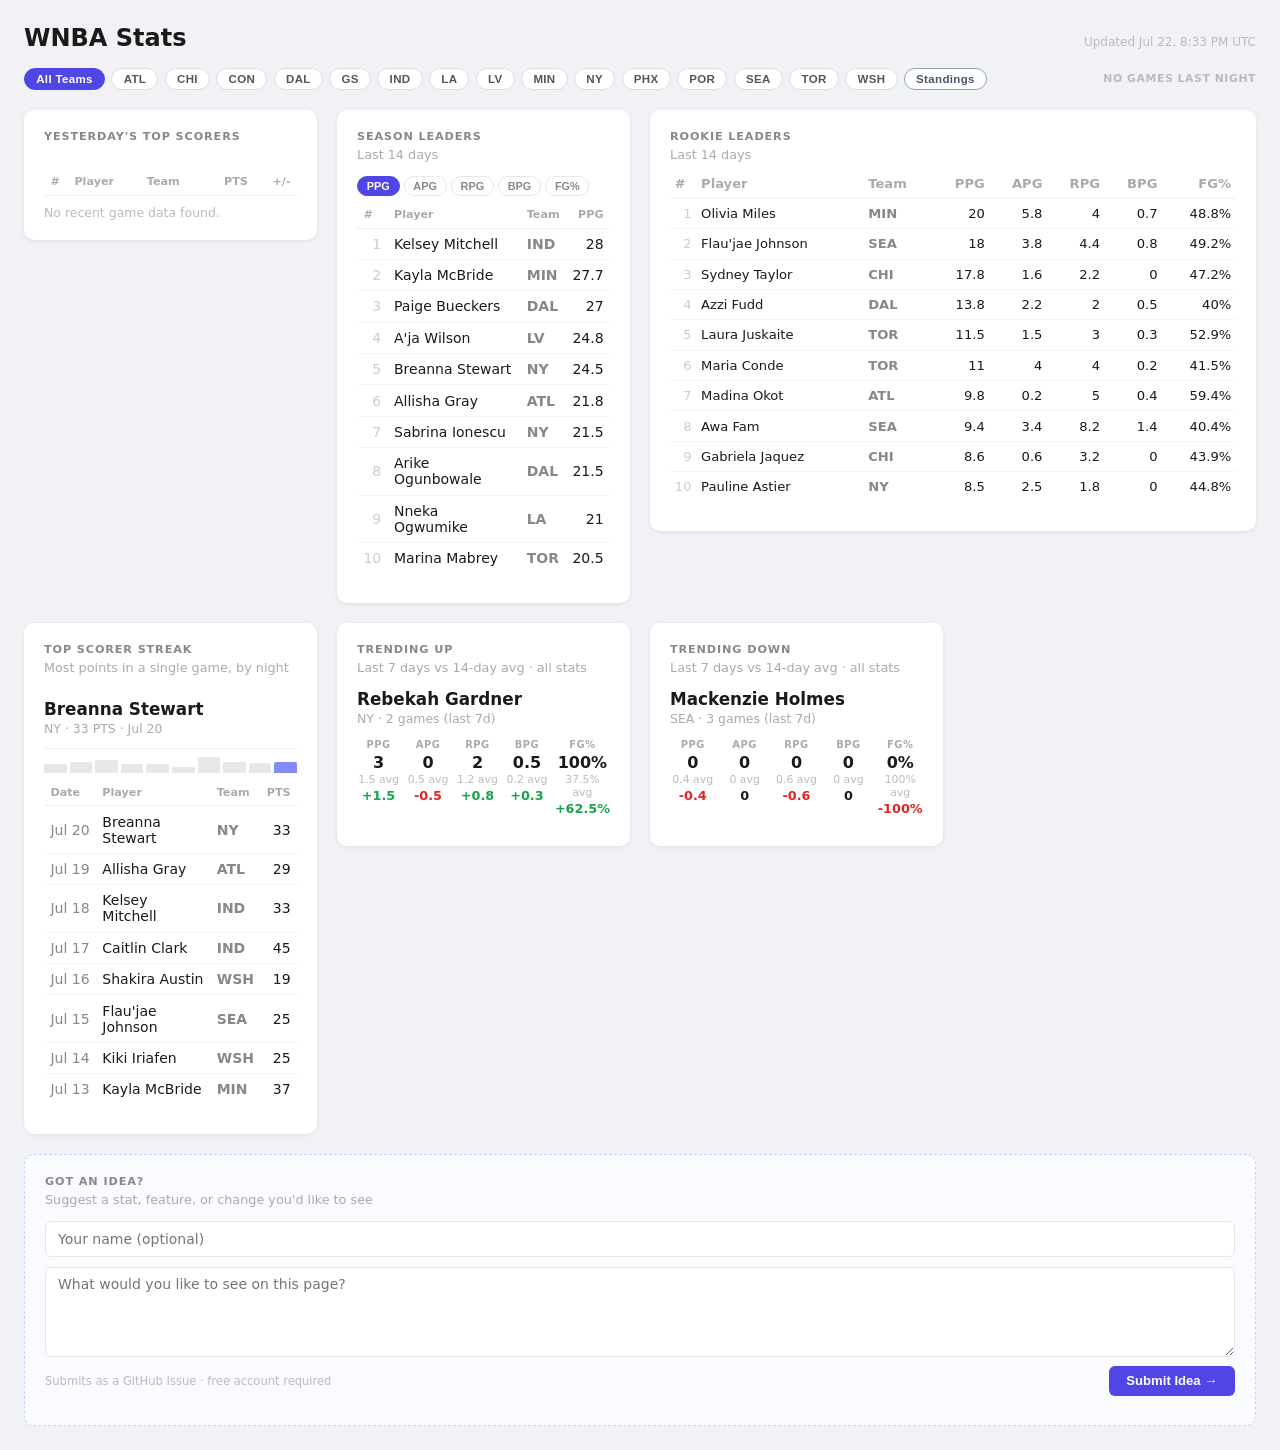
==== docs/index.html @ febfa679 "Add Standings pill with team records, PCT, GB, and win/loss streak badges Co-Authored-By: Claude Son" ====
<!DOCTYPE html>
<html lang="en">
<head>
  <meta charset="UTF-8">
  <meta name="viewport" content="width=device-width, initial-scale=1.0">
  <title>WNBA Stats</title>
  <link rel="stylesheet" href="style.css">
</head>
<body>

  <header class="page-header">
    <h1>WNBA Stats</h1>
    <div class="meta-updated" id="meta-updated"></div>
  </header>

  <div class="filter-scores-row">
    <div class="filter-bar" id="filter-bar"></div>
    <div class="scores-inline" id="scores-inline">
      <span class="scores-inline-status" id="game-scores-status"></span>
    </div>
  </div>

  <!-- Standings view (toggled in place of panels) -->
  <div id="standings-view" style="display:none"></div>

  <div class="panels" id="panels">

    <!-- Yesterday's top scorers -->
    <div class="panel">
      <div class="panel-title">Yesterday's Top Scorers</div>
      <div class="panel-subtitle" id="scorers-date"></div>
      <table class="stats-table">
        <thead>
          <tr>
            <th class="rank">#</th>
            <th>Player</th>
            <th>Team</th>
            <th class="num">PTS</th>
            <th class="num">+/-</th>
          </tr>
        </thead>
        <tbody id="scores-body"></tbody>
      </table>
      <div class="status" id="scores-status"></div>
    </div>

    <!-- Season leaders with stat toggle -->
    <div class="panel">
      <div class="panel-title">Season Leaders</div>
      <div class="panel-subtitle">Last 14 days</div>
      <div class="stat-toggle" id="ppg-toggle">
        <button class="toggle-btn active" data-stat="PPG">PPG</button>
        <button class="toggle-btn" data-stat="APG">APG</button>
        <button class="toggle-btn" data-stat="RPG">RPG</button>
        <button class="toggle-btn" data-stat="BPG">BPG</button>
        <button class="toggle-btn" data-stat="FG_PCT">FG%</button>
      </div>
      <table class="stats-table">
        <thead>
          <tr>
            <th class="rank">#</th>
            <th>Player</th>
            <th>Team</th>
            <th class="num" id="ppg-stat-header">PPG</th>
          </tr>
        </thead>
        <tbody id="ppg-body"></tbody>
      </table>
      <div class="status" id="ppg-status"></div>
    </div>

    <!-- Rookie leaders -->
    <div class="panel panel-wide">
      <div class="panel-title">Rookie Leaders</div>
      <div class="panel-subtitle">Last 14 days</div>
      <div style="overflow-x:auto">
        <table class="stats-table stats-table-compact">
          <thead>
            <tr>
              <th class="rank">#</th>
              <th>Player</th>
              <th>Team</th>
              <th class="num">PPG</th>
              <th class="num">APG</th>
              <th class="num">RPG</th>
              <th class="num">BPG</th>
              <th class="num">FG%</th>
            </tr>
          </thead>
          <tbody id="rookie-body"></tbody>
        </table>
      </div>
      <div class="status" id="rookie-status"></div>
    </div>

    <!-- Top scorer streak -->
    <div class="panel">
      <div class="panel-title">Top Scorer Streak</div>
      <div class="panel-subtitle">Most points in a single game, by night</div>
      <div id="streak-content"></div>
      <div class="status" id="streak-status"></div>
    </div>

    <!-- Trending up -->
    <div class="panel">
      <div class="panel-title">Trending Up</div>
      <div class="panel-subtitle">Last 7 days vs 14-day avg · all stats</div>
      <div id="trend-up-content"></div>
      <div class="status" id="trend-up-status"></div>
    </div>

    <!-- Trending down -->
    <div class="panel">
      <div class="panel-title">Trending Down</div>
      <div class="panel-subtitle">Last 7 days vs 14-day avg · all stats</div>
      <div id="trend-down-content"></div>
      <div class="status" id="trend-down-status"></div>
    </div>

  </div>

  <!-- Suggestion section -->
  <div class="suggestion-section">
    <div class="suggestion-panel">
      <div class="suggestion-header">
        <div>
          <div class="panel-title">Got an Idea?</div>
          <div class="panel-subtitle" style="margin-bottom:0">Suggest a stat, feature, or change you'd like to see</div>
        </div>
      </div>
      <form id="suggestion-form">
        <input class="suggestion-input" type="text" id="suggestion-name" placeholder="Your name (optional)" maxlength="100" autocomplete="off">
        <textarea class="suggestion-textarea" id="suggestion-text" placeholder="What would you like to see on this page?" maxlength="1000" required></textarea>
        <div class="suggestion-footer">
          <span class="suggestion-note">Submits as a GitHub Issue · free account required</span>
          <button class="suggestion-btn" type="submit">Submit Idea →</button>
        </div>
      </form>
      <div class="status" id="suggestion-status"></div>
    </div>
  </div>

  <!-- Player spotlight modal -->
  <div class="modal-overlay" id="modal-overlay">
    <div class="modal" id="modal">
      <button class="modal-close" id="modal-close" aria-label="Close">✕</button>
      <div id="modal-content"></div>
    </div>
  </div>

  <script>
    // ── State ────────────────────────────────────────────────────────────────
    let ppgData          = [];
    let rookieData       = [];
    let scorersCache     = { records: [], dateStr: '' };
    let playerGamesCache = null;
    let standingsCache   = null;
    let activeTeam       = '';
    let isStandingsView  = false;
    let currentPPGStat   = 'PPG';
    const knownTeams     = new Set();

    // ── Utilities ────────────────────────────────────────────────────────────
    function esc(s) {
      return String(s).replace(/[&<>"'`]/g, c =>
        ({'&':'&amp;','<':'&lt;','>':'&gt;','"':'&quot;',"'":'&#39;','`':'&#96;'}[c]));
    }

    function fmtDate(iso) {
      const months = ['Jan','Feb','Mar','Apr','May','Jun','Jul','Aug','Sep','Oct','Nov','Dec'];
      const [, m, d] = iso.split('-');
      return `${months[+m - 1]} ${+d}`;
    }

    function fmtTime(iso) {
      const d = new Date(iso);
      return d.toLocaleString('en-US', {month:'short', day:'numeric', hour:'numeric', minute:'2-digit', timeZoneName:'short'});
    }

    function photoThumb(id) {
      if (!id) return '';
      return `<img class="player-thumb" src="https://a.espncdn.com/i/headshots/wnba/players/full/${esc(id)}.png" onerror="this.style.display='none'" alt="" loading="lazy">`;
    }

    function playerCell(id, name) {
      return `<div class="player-cell">${photoThumb(id)}<span class="player-link" data-id="${esc(id||'')}" data-name="${esc(name||'')}">${esc(name||'')}</span></div>`;
    }

    // ── Team filter ──────────────────────────────────────────────────────────
    function registerTeams(records) {
      let added = false;
      records.forEach(r => {
        if (r.TEAM_ABBREVIATION && !knownTeams.has(r.TEAM_ABBREVIATION)) {
          knownTeams.add(r.TEAM_ABBREVIATION);
          added = true;
        }
      });
      if (added) rebuildFilterBar();
    }

    function rebuildFilterBar() {
      const bar    = document.getElementById('filter-bar');
      const sorted = [...knownTeams].sort();
      bar.innerHTML =
        `<button class="filter-pill${!activeTeam && !isStandingsView ? ' active' : ''}" data-team="">All Teams</button>` +
        sorted.map(t =>
          `<button class="filter-pill${!isStandingsView && t === activeTeam ? ' active' : ''}" data-team="${esc(t)}">${esc(t)}</button>`
        ).join('') +
        `<button class="filter-pill filter-pill-standings${isStandingsView ? ' active' : ''}" data-action="standings">Standings</button>`;
    }

    document.getElementById('filter-bar').addEventListener('click', e => {
      const pill = e.target.closest('.filter-pill');
      if (!pill) return;
      if (pill.dataset.action === 'standings') {
        isStandingsView = true;
        activeTeam      = '';
        rebuildFilterBar();
        showStandingsView();
      } else {
        isStandingsView = false;
        activeTeam      = pill.dataset.team;
        rebuildFilterBar();
        showPanelsView();
        applyFilter();
      }
    });

    function applyFilter() {
      // Re-render table panels with the current team filter applied
      if (scorersCache.records.length) renderScorers(scorersCache.records, scorersCache.dateStr);
      if (ppgData.length)              renderPPG(ppgData, currentPPGStat);
      if (rookieData.length)           renderRookie(rookieData);
      // Single-player panels: show/hide by team tag
      [
        ['trend-up-content',   'trend-up-status'],
        ['trend-down-content', 'trend-down-status'],
        ['streak-content',     'streak-status'],
      ].forEach(([cid, sid]) => {
        const el  = document.getElementById(cid);
        const sta = document.getElementById(sid);
        if (!el) return;
        const team = el.dataset.team || '';
        if (activeTeam && team && team !== activeTeam) {
          el.style.display = 'none';
          sta.textContent  = `No ${activeTeam} player in this slot.`;
        } else {
          el.style.display = '';
          sta.textContent  = '';
        }
      });
    }

    // ── Game scores (compact chips in header bar) ─────────────────────────────
    function renderGameScores(data) {
      const el    = document.getElementById('scores-inline');
      const games = data.games || [];
      if (!games.length) {
        el.innerHTML = '<span class="scores-inline-label">No games last night</span>';
        return;
      }
      el.innerHTML =
        '<span class="scores-inline-label">Last night:</span>' +
        games.map(g => {
          const awayWon = g.away_score > g.home_score;
          const homeWon = g.home_score > g.away_score;
          return `<span class="score-chip">` +
            `<span class="${awayWon ? 'chip-winner' : 'chip-loser'}">${esc(g.away)}</span>` +
            `<span class="chip-score">${g.away_score}–${g.home_score}</span>` +
            `<span class="${homeWon ? 'chip-winner' : 'chip-loser'}">${esc(g.home)}</span>` +
            `</span>`;
        }).join('<span class="chip-sep">·</span>');
    }

    async function loadGameScores() {
      try {
        const res = await fetch('data/game_scores.json');
        if (!res.ok) throw new Error();
        renderGameScores(await res.json());
      } catch (_) {
        document.getElementById('scores-inline').innerHTML =
          '<span class="scores-inline-label">Scores not yet available</span>';
      }
    }

    // ── Yesterday's top scorers ──────────────────────────────────────────────
    function renderScorers(records, dateStr) {
      scorersCache = { records, dateStr };
      document.getElementById('scorers-date').textContent = `Games from ${dateStr}`;
      registerTeams(records);
      const toShow = activeTeam
        ? records.filter(r => r.TEAM_ABBREVIATION === activeTeam)
        : records.slice(0, 10);
      document.getElementById('scores-body').innerHTML = toShow.map((r, i) => {
        const pm     = r.PLUS_MINUS;
        const pmText = pm === null || pm === undefined ? '' : (pm > 0 ? `+${pm}` : String(pm));
        return `<tr>
          <td class="rank num">${i + 1}</td>
          <td>${playerCell(r.id, r.PLAYER_NAME)}</td>
          <td class="team-badge">${esc(r.TEAM_ABBREVIATION||'')}</td>
          <td class="num">${r.PTS ?? ''}</td>
          <td class="num">${esc(pmText)}</td>
        </tr>`;
      }).join('');
    }

    async function loadScorers() {
      for (let offset = 0; offset <= 6; offset++) {
        const d = new Date();
        d.setDate(d.getDate() - 1 - offset);
        const yyyy = d.getFullYear();
        const mm   = String(d.getMonth() + 1).padStart(2, '0');
        const dd   = String(d.getDate()).padStart(2, '0');
        try {
          const res = await fetch(`data/top_scorers_${yyyy}-${mm}-${dd}.json`);
          if (!res.ok) continue;
          renderScorers(await res.json(), `${yyyy}-${mm}-${dd}`);
          return;
        } catch (_) { continue; }
      }
      document.getElementById('scores-status').textContent = 'No recent game data found.';
    }

    // ── Season leaders with stat toggle ──────────────────────────────────────
    function renderPPG(records, stat) {
      stat = stat || currentPPGStat;
      registerTeams(records);
      const header = stat === 'FG_PCT' ? 'FG%' : stat;
      document.getElementById('ppg-stat-header').textContent = header;
      const sorted = [...records].sort((a, b) => (b[stat] ?? -1) - (a[stat] ?? -1));
      const toShow = activeTeam
        ? sorted.filter(r => r.TEAM_ABBREVIATION === activeTeam)
        : sorted.slice(0, 10);
      document.getElementById('ppg-body').innerHTML = toShow.map((r, i) => {
        const raw = r[stat];
        const val = stat === 'FG_PCT' ? (raw !== undefined ? raw + '%' : '') : (raw ?? '');
        return `<tr>
          <td class="rank num">${i + 1}</td>
          <td>${playerCell(r.id, r.PLAYER_NAME)}</td>
          <td class="team-badge">${esc(r.TEAM_ABBREVIATION||'')}</td>
          <td class="num">${esc(String(val))}</td>
        </tr>`;
      }).join('');
    }

    document.getElementById('ppg-toggle').addEventListener('click', e => {
      const btn = e.target.closest('.toggle-btn');
      if (!btn) return;
      currentPPGStat = btn.dataset.stat;
      document.querySelectorAll('#ppg-toggle .toggle-btn').forEach(b => b.classList.toggle('active', b === btn));
      if (ppgData.length) renderPPG(ppgData, currentPPGStat);
    });

    async function loadPPG() {
      try {
        const res = await fetch('data/season_ppg.json');
        if (!res.ok) throw new Error();
        ppgData = await res.json();
        if (!ppgData.length) throw new Error();
        renderPPG(ppgData, currentPPGStat);
      } catch (_) {
        document.getElementById('ppg-status').textContent = 'Stats not yet available.';
      }
    }

    // ── Rookie leaders ───────────────────────────────────────────────────────
    function renderRookie(records) {
      registerTeams(records);
      const toShow = activeTeam
        ? records.filter(r => r.TEAM_ABBREVIATION === activeTeam)
        : records.slice(0, 10);
      document.getElementById('rookie-body').innerHTML = toShow.map((r, i) => `<tr>
        <td class="rank num">${i + 1}</td>
        <td>${playerCell(r.id, r.PLAYER_NAME)}</td>
        <td class="team-badge">${esc(r.TEAM_ABBREVIATION||'')}</td>
        <td class="num">${r.PPG ?? ''}</td>
        <td class="num">${r.APG ?? ''}</td>
        <td class="num">${r.RPG ?? ''}</td>
        <td class="num">${r.BPG ?? ''}</td>
        <td class="num">${r.FG_PCT !== undefined ? r.FG_PCT + '%' : ''}</td>
      </tr>`).join('');
    }

    async function loadRookie() {
      try {
        const res = await fetch('data/rookie_ppg.json');
        if (!res.ok) throw new Error();
        rookieData = await res.json();
        if (!rookieData.length) throw new Error();
        renderRookie(rookieData);
      } catch (_) {
        document.getElementById('rookie-status').textContent = 'Stats not yet available.';
      }
    }

    // ── Top scorer streak ────────────────────────────────────────────────────
    function renderSparkline(history, champName) {
      if (!history || history.length < 2) return '';
      const maxPts = Math.max(...history.map(h => h.pts));
      const bars   = history.slice(0, 10).reverse().map(h => {
        const pct     = Math.max(8, Math.round((h.pts / maxPts) * 100));
        const isChamp = h.PLAYER_NAME === champName;
        return `<div class="spark-bar${isChamp ? ' spark-champ' : ''}" style="height:${pct}%" title="${esc(h.PLAYER_NAME)} · ${h.pts} pts · ${esc(fmtDate(h.date))}"></div>`;
      }).join('');
      return `<div class="sparkline">${bars}</div>`;
    }

    function renderStreak(data) {
      const cur     = data.current || {};
      const history = data.history || [];
      const el      = document.getElementById('streak-content');
      if (!cur.PLAYER_NAME) {
        document.getElementById('streak-status').textContent = 'No data yet.';
        return;
      }
      el.dataset.team = cur.TEAM_ABBREVIATION || '';
      const badge = cur.streak > 1
        ? `<div class="streak-badge">${cur.streak} nights in a row</div>`
        : '';
      const rows = history.slice(0, 8).map(h =>
        `<tr><td class="streak-date">${esc(fmtDate(h.date))}</td>
         <td>${esc(h.PLAYER_NAME)}</td>
         <td class="team-badge">${esc(h.TEAM_ABBREVIATION)}</td>
         <td class="num">${h.pts}</td></tr>`
      ).join('');
      el.innerHTML = `
        <div class="streak-champion">
          <div class="streak-name">${esc(cur.PLAYER_NAME)}</div>
          <div class="streak-meta">${esc(cur.TEAM_ABBREVIATION)} · ${cur.pts} PTS · ${esc(fmtDate(cur.date))}</div>
          ${badge}
        </div>
        ${renderSparkline(history, cur.PLAYER_NAME)}
        ${rows ? `<table class="stats-table" style="margin-top:0.3rem">
          <thead><tr><th>Date</th><th>Player</th><th>Team</th><th class="num">PTS</th></tr></thead>
          <tbody>${rows}</tbody>
        </table>` : ''}`;
      applyFilter();
    }

    async function loadStreak() {
      try {
        const res = await fetch('data/top_scorer_streak.json');
        if (!res.ok) throw new Error();
        renderStreak(await res.json());
      } catch (_) {
        document.getElementById('streak-status').textContent = 'Stats not yet available.';
      }
    }

    // ── Trending panels ──────────────────────────────────────────────────────
    const STAT_KEYS   = ['PPG', 'APG', 'RPG', 'BPG', 'FG_PCT'];
    const STAT_LABELS = ['PPG', 'APG', 'RPG', 'BPG', 'FG%'];

    function fmtStat(key, val) {
      return key === 'FG_PCT' ? `${val}%` : `${val}`;
    }

    function fmtDelta(key, val) {
      const sign = val > 0 ? '+' : '';
      const cls  = val > 0 ? 'delta-up' : val < 0 ? 'delta-down' : '';
      return `<div class="trend-stat-delta ${cls}">${esc(`${sign}${fmtStat(key, val)}`)}</div>`;
    }

    function renderTrend(data, contentId, statusId) {
      const el = document.getElementById(contentId);
      if (!data || !data.PLAYER_NAME) {
        document.getElementById(statusId).textContent = 'Not enough data yet.';
        return;
      }
      el.dataset.team = data.TEAM_ABBREVIATION || '';
      el.innerHTML = `
        <div class="trend-player-header">
          <img class="trend-photo" src="https://a.espncdn.com/i/headshots/wnba/players/full/${esc(data.id||'')}.png" onerror="this.style.display='none'" alt="" loading="lazy">
          <div>
            <div class="trend-name"><span class="player-link" data-id="${esc(data.id||'')}" data-name="${esc(data.PLAYER_NAME)}">${esc(data.PLAYER_NAME)}</span></div>
            <div class="trend-meta">${esc(data.TEAM_ABBREVIATION)} · ${data.recent_games} games (last 7d)</div>
          </div>
        </div>
        <div class="trend-stats">
          ${STAT_KEYS.map((k, i) => `
            <div class="trend-stat">
              <div class="trend-stat-label">${STAT_LABELS[i]}</div>
              <div class="trend-stat-value">${esc(fmtStat(k, data.recent[k]))}</div>
              <div class="trend-stat-avg">${esc(fmtStat(k, data.avg[k]))} avg</div>
              ${fmtDelta(k, data.delta[k])}
            </div>`).join('')}
        </div>`;
      applyFilter();
    }

    async function loadTrend(file, contentId, statusId) {
      try {
        const res = await fetch(`data/${file}`);
        if (!res.ok) throw new Error();
        renderTrend(await res.json(), contentId, statusId);
      } catch (_) {
        document.getElementById(statusId).textContent = 'Stats not yet available.';
      }
    }

    // ── Player spotlight modal ────────────────────────────────────────────────
    async function getPlayerGames() {
      if (playerGamesCache) return playerGamesCache;
      try {
        const res = await fetch('data/player_games.json');
        playerGamesCache = res.ok ? await res.json() : {};
      } catch (_) { playerGamesCache = {}; }
      return playerGamesCache;
    }

    async function openModal(id, name) {
      const overlay = document.getElementById('modal-overlay');
      overlay.classList.add('visible');
      document.body.style.overflow = 'hidden';
      document.getElementById('modal-content').innerHTML = '<div class="modal-loading">Loading…</div>';

      const games      = await getPlayerGames();
      const gameLog    = (games[id] || games[name] || []).slice(0, 14);
      const allPlayers = [...ppgData];

      const meta = allPlayers.find(p => p.id === id) || {};
      const team = meta.TEAM_ABBREVIATION || '';

      const photoHtml = id
        ? `<img class="modal-photo" src="https://a.espncdn.com/i/headshots/wnba/players/full/${esc(id)}.png" onerror="this.style.display='none'" alt="" loading="lazy">`
        : '';

      const logRows = gameLog.map(g => {
        const fg = g.fga > 0 ? `${g.fgm}/${g.fga}` : '—';
        return `<tr>
          <td class="streak-date">${esc(fmtDate(g.date))}</td>
          <td class="team-badge">${esc(g.opp||'')}</td>
          <td class="num">${g.pts}</td>
          <td class="num">${g.ast}</td>
          <td class="num">${g.reb}</td>
          <td class="num">${g.blk}</td>
          <td class="num">${esc(fg)}</td>
        </tr>`;
      }).join('');

      document.getElementById('modal-content').innerHTML = `
        <div class="modal-header">
          ${photoHtml}
          <div class="modal-header-text">
            <div class="modal-player-name">${esc(name)}</div>
            ${team ? `<div class="modal-player-team">${esc(team)}</div>` : ''}
          </div>
        </div>
        ${gameLog.length ? `
        <div class="modal-section-title">Last 14 Days</div>
        <div style="overflow-x:auto">
          <table class="stats-table">
            <thead><tr>
              <th>Date</th><th>Opp</th>
              <th class="num">PTS</th><th class="num">AST</th>
              <th class="num">REB</th><th class="num">BLK</th><th class="num">FG</th>
            </tr></thead>
            <tbody>${logRows}</tbody>
          </table>
        </div>` : '<p class="modal-no-games">No game log available for this player in the last 14 days.</p>'}`;
    }

    function closeModal() {
      document.getElementById('modal-overlay').classList.remove('visible');
      document.body.style.overflow = '';
    }

    document.getElementById('modal-overlay').addEventListener('click', e => {
      if (e.target === e.currentTarget) closeModal();
    });
    document.getElementById('modal-close').addEventListener('click', closeModal);
    document.addEventListener('keydown', e => { if (e.key === 'Escape') closeModal(); });

    document.addEventListener('click', async e => {
      const link = e.target.closest('.player-link');
      if (!link) return;
      await openModal(link.dataset.id, link.dataset.name);
    });

    // ── Suggestion form ───────────────────────────────────────────────────────
    document.getElementById('suggestion-form').addEventListener('submit', e => {
      e.preventDefault();
      const name = document.getElementById('suggestion-name').value.trim();
      const text = document.getElementById('suggestion-text').value.trim();
      if (!text) return;
      const title = encodeURIComponent('💡 Feature Suggestion');
      const body  = encodeURIComponent((name ? `**From:** ${name}\n\n` : '') + text);
      window.open(`https://github.com/sseidl88/nba-visual/issues/new?title=${title}&body=${body}`, '_blank');
      e.target.reset();
      const st = document.getElementById('suggestion-status');
      st.textContent = 'Redirecting to GitHub to submit your idea…';
      setTimeout(() => { st.textContent = ''; }, 4000);
    });

    // ── Last updated timestamp ────────────────────────────────────────────────
    async function loadMeta() {
      try {
        const res = await fetch('data/meta.json');
        if (!res.ok) return;
        const { updated } = await res.json();
        document.getElementById('meta-updated').textContent = `Updated ${fmtTime(updated)}`;
      } catch (_) {}
    }

    // ── Standings ─────────────────────────────────────────────────────────────
    function showStandingsView() {
      document.getElementById('panels').style.display = 'none';
      document.getElementById('standings-view').style.display = '';
      loadStandings();
    }

    function showPanelsView() {
      document.getElementById('panels').style.display = '';
      document.getElementById('standings-view').style.display = 'none';
    }

    function fmtStreak(s) {
      if (!s) return '';
      const m = s.match(/^([WL])(\d+)$/);
      if (!m) return `<span class="strk-pill">${esc(s)}</span>`;
      const cls = m[1] === 'W' ? 'strk-win' : 'strk-loss';
      return `<span class="strk-pill ${cls}">${m[1] === 'W' ? 'W' : 'L'}${m[2]}</span>`;
    }

    function renderStandings(data) {
      const sv = document.getElementById('standings-view');
      if (!data || !data.length) {
        sv.innerHTML = '<div class="panel"><p class="status">Standings not yet available.</p></div>';
        return;
      }
      const confs = {};
      data.forEach(t => {
        if (!confs[t.conference]) confs[t.conference] = [];
        confs[t.conference].push(t);
      });
      sv.innerHTML = Object.entries(confs).map(([conf, teams]) => `
        <div class="panel" style="margin-bottom:1.25rem">
          <div class="panel-title standings-conf-label">${esc(conf)}</div>
          <table class="stats-table">
            <thead>
              <tr>
                <th>Team</th>
                <th class="num">W</th>
                <th class="num">L</th>
                <th class="num">PCT</th>
                <th class="num">GB</th>
                <th>Streak</th>
              </tr>
            </thead>
            <tbody>
              ${teams.map((t, i) => `<tr class="standings-team-row" data-team="${esc(t.team)}" title="View ${esc(t.team)} stats">
                <td>
                  <div class="standings-team-name">
                    <span class="rank">${i + 1}</span>
                    ${esc(t.name)}&ensp;<span class="team-badge">${esc(t.team)}</span>
                  </div>
                </td>
                <td class="num">${t.wins}</td>
                <td class="num">${t.losses}</td>
                <td class="num">${String(t.pct.toFixed(3)).replace(/^0/, '')}</td>
                <td class="num">${esc(t.gb)}</td>
                <td>${fmtStreak(t.streak)}</td>
              </tr>`).join('')}
            </tbody>
          </table>
        </div>`).join('');

      sv.querySelectorAll('.standings-team-row').forEach(row => {
        row.addEventListener('click', () => {
          isStandingsView = false;
          activeTeam      = row.dataset.team;
          rebuildFilterBar();
          showPanelsView();
          applyFilter();
        });
      });
    }

    async function loadStandings() {
      if (standingsCache) { renderStandings(standingsCache); return; }
      try {
        const res = await fetch('data/standings.json');
        if (!res.ok) throw new Error();
        standingsCache = await res.json();
        renderStandings(standingsCache);
      } catch (_) {
        document.getElementById('standings-view').innerHTML =
          '<div class="panel"><p class="status">Standings not yet available.</p></div>';
      }
    }

    // ── Bootstrap ────────────────────────────────────────────────────────────
    loadMeta();
    loadGameScores();
    loadScorers();
    loadPPG();
    loadRookie();
    loadStreak();
    loadTrend('trending_up.json',   'trend-up-content',   'trend-up-status');
    loadTrend('trending_down.json', 'trend-down-content', 'trend-down-status');
  </script>
</body>
</html>
---- docs/style.css ----
*, *::before, *::after { box-sizing: border-box; margin: 0; padding: 0; }

body {
  font-family: system-ui, -apple-system, sans-serif;
  background: #f0f2f5;
  color: #1a1a1a;
  padding: 1.5rem;
}

/* ── Page header ── */
.page-header {
  display: flex;
  align-items: baseline;
  justify-content: space-between;
  flex-wrap: wrap;
  gap: 0.5rem;
  margin-bottom: 1rem;
}

h1 {
  font-size: 1.5rem;
  color: #1a1a1a;
}

.meta-updated {
  font-size: 0.75rem;
  color: #bbb;
}

/* ── Filter + scores row ── */
.filter-scores-row {
  display: flex;
  align-items: flex-start;
  gap: 1.25rem;
  margin-bottom: 1.25rem;
  flex-wrap: wrap;
}

.filter-bar {
  display: flex;
  flex-wrap: wrap;
  gap: 0.4rem;
  flex: 1;
  min-width: 0;
}

.scores-inline {
  display: flex;
  align-items: center;
  flex-wrap: wrap;
  gap: 0.3rem 0.5rem;
  padding-top: 0.28rem;
  flex-shrink: 0;
}

.scores-inline-label {
  font-size: 0.68rem;
  font-weight: 600;
  text-transform: uppercase;
  letter-spacing: 0.05em;
  color: #bbb;
  white-space: nowrap;
}

.scores-inline-status {
  font-size: 0.72rem;
  color: #ccc;
}

.score-chip {
  display: inline-flex;
  align-items: center;
  gap: 0.25rem;
  font-size: 0.78rem;
  white-space: nowrap;
}

.chip-winner {
  font-weight: 700;
  color: #1a1a1a;
}

.chip-loser {
  color: #bbb;
  font-weight: 400;
}

.chip-score {
  color: #555;
  font-variant-numeric: tabular-nums;
}

.chip-sep {
  color: #ddd;
  padding: 0 0.1rem;
  font-size: 0.7rem;
}

.filter-pill {
  padding: 0.25rem 0.7rem;
  border-radius: 99px;
  border: 1px solid #ddd;
  background: #fff;
  color: #555;
  font-size: 0.72rem;
  font-weight: 600;
  cursor: pointer;
  letter-spacing: 0.03em;
  transition: background 0.12s, color 0.12s, border-color 0.12s;
}

.filter-pill:hover {
  border-color: #a5b4fc;
  color: #4338ca;
}

.filter-pill.active {
  background: #4f46e5;
  border-color: #4f46e5;
  color: #fff;
}

/* ── Panel grid ── */
.panels {
  display: grid;
  grid-template-columns: repeat(auto-fit, minmax(280px, 1fr));
  gap: 1.25rem;
  align-items: start;
}

.panel {
  background: #fff;
  border-radius: 10px;
  padding: 1.25rem;
  box-shadow: 0 1px 4px rgba(0, 0, 0, 0.08);
}

.panel-title {
  font-size: 0.7rem;
  font-weight: 700;
  letter-spacing: 0.08em;
  text-transform: uppercase;
  color: #888;
  margin-bottom: 0.25rem;
}

.panel-subtitle {
  font-size: 0.8rem;
  color: #aaa;
  margin-bottom: 0.9rem;
  min-height: 1.1em;
}

/* ── Wide panel (rookie leaders) ── */
@media (min-width: 620px) {
  .panel-wide {
    grid-column: span 2;
  }
}

/* ── Stats table ── */
.stats-table {
  width: 100%;
  border-collapse: collapse;
}

.stats-table th {
  text-align: left;
  font-size: 0.7rem;
  font-weight: 600;
  color: #aaa;
  padding: 0 0.4rem 0.4rem;
  border-bottom: 1px solid #eee;
}

.stats-table td {
  padding: 0.45rem 0.4rem;
  font-size: 0.875rem;
  border-bottom: 1px solid #f4f4f4;
}

.stats-table tr:last-child td { border-bottom: none; }

.stats-table-compact th,
.stats-table-compact td { padding-left: 0.3rem; padding-right: 0.3rem; font-size: 0.82rem; }
.stats-table td.num { text-align: right; font-variant-numeric: tabular-nums; }
.stats-table th.num { text-align: right; }

.rank {
  color: #ccc;
  font-size: 0.75rem;
  width: 1.5rem;
}

.team-badge {
  font-size: 0.7rem;
  color: #888;
  font-weight: 600;
}

.status {
  font-size: 0.78rem;
  color: #bbb;
  margin-top: 0.6rem;
}

/* ── Player cell (photo + clickable name) ── */
.player-cell {
  display: flex;
  align-items: center;
  gap: 0.45rem;
}

.player-thumb {
  width: 26px;
  height: 26px;
  border-radius: 50%;
  object-fit: cover;
  flex-shrink: 0;
  background: #f3f4f6;
}

.player-link {
  cursor: pointer;
  color: #1a1a1a;
}

.player-link:hover {
  color: #4f46e5;
  text-decoration: underline;
}


/* ── Stat toggle (season leaders) ── */
.stat-toggle {
  display: flex;
  gap: 0.25rem;
  margin-bottom: 0.75rem;
  flex-wrap: wrap;
}

.toggle-btn {
  padding: 0.18rem 0.55rem;
  border-radius: 99px;
  border: 1px solid #e5e7eb;
  background: transparent;
  color: #888;
  font-size: 0.68rem;
  font-weight: 600;
  cursor: pointer;
  transition: background 0.1s, color 0.1s, border-color 0.1s;
}

.toggle-btn:hover { border-color: #a5b4fc; color: #4338ca; }
.toggle-btn.active { background: #4f46e5; border-color: #4f46e5; color: #fff; }

/* ── Top scorer streak ── */
.streak-champion {
  padding: 0.6rem 0 0.75rem;
  border-bottom: 1px solid #eee;
}

.streak-name {
  font-size: 1.05rem;
  font-weight: 700;
}

.streak-meta {
  font-size: 0.78rem;
  color: #aaa;
  margin-top: 0.15rem;
}

.streak-badge {
  display: inline-block;
  margin-top: 0.4rem;
  background: #fef3c7;
  color: #92400e;
  font-size: 0.7rem;
  font-weight: 700;
  padding: 0.18rem 0.5rem;
  border-radius: 99px;
  letter-spacing: 0.04em;
}

.streak-date {
  font-size: 0.78rem;
  color: #888;
  white-space: nowrap;
}

/* ── Sparkline ── */
.sparkline {
  display: flex;
  align-items: flex-end;
  gap: 3px;
  height: 32px;
  padding: 0.5rem 0 0.5rem;
}

.spark-bar {
  flex: 1;
  background: #e5e7eb;
  border-radius: 2px 2px 0 0;
  min-height: 4px;
  transition: background 0.15s;
}

.spark-bar.spark-champ {
  background: #818cf8;
}

/* ── Trending panels ── */
.trend-player-header {
  display: flex;
  align-items: center;
  gap: 0.65rem;
  margin-bottom: 0.85rem;
}

.trend-photo {
  width: 44px;
  height: 44px;
  border-radius: 50%;
  object-fit: cover;
  flex-shrink: 0;
  background: #f3f4f6;
}

.trend-name {
  font-size: 1.05rem;
  font-weight: 700;
}

.trend-meta {
  font-size: 0.78rem;
  color: #aaa;
  margin-top: 0.1rem;
}

.trend-stats {
  display: grid;
  grid-template-columns: repeat(5, 1fr);
  gap: 0.2rem 0.4rem;
}

.trend-stat { text-align: center; }

.trend-stat-label {
  font-size: 0.62rem;
  font-weight: 700;
  letter-spacing: 0.05em;
  text-transform: uppercase;
  color: #aaa;
  margin-bottom: 0.15rem;
}

.trend-stat-value {
  font-size: 1rem;
  font-weight: 700;
}

.trend-stat-avg {
  font-size: 0.68rem;
  color: #bbb;
  margin: 0.1rem 0;
}

.trend-stat-delta {
  font-size: 0.8rem;
  font-weight: 700;
}

.delta-up   { color: #16a34a; }
.delta-down { color: #dc2626; }

/* ── Suggestion section ── */
.suggestion-section {
  margin-top: 1.25rem;
}

.suggestion-panel {
  background: #fafbff;
  border: 1.5px dashed #c7d2fe;
  border-radius: 10px;
  padding: 1.25rem;
}

.suggestion-header {
  margin-bottom: 0.9rem;
}

.suggestion-input,
.suggestion-textarea {
  width: 100%;
  border: 1px solid #e5e7eb;
  border-radius: 6px;
  padding: 0.55rem 0.75rem;
  font-size: 0.875rem;
  font-family: inherit;
  color: #1a1a1a;
  background: #fff;
  outline: none;
  transition: border-color 0.15s, box-shadow 0.15s;
  display: block;
  margin-bottom: 0.6rem;
  box-sizing: border-box;
}

.suggestion-input:focus,
.suggestion-textarea:focus {
  border-color: #818cf8;
  box-shadow: 0 0 0 3px rgba(129, 140, 248, 0.15);
}

.suggestion-textarea {
  resize: vertical;
  min-height: 90px;
}

.suggestion-footer {
  display: flex;
  align-items: center;
  justify-content: space-between;
  gap: 1rem;
  flex-wrap: wrap;
}

.suggestion-note {
  font-size: 0.72rem;
  color: #bbb;
}

.suggestion-btn {
  padding: 0.45rem 1.1rem;
  background: #4f46e5;
  color: #fff;
  border: none;
  border-radius: 6px;
  font-size: 0.82rem;
  font-weight: 600;
  cursor: pointer;
  transition: background 0.15s;
  white-space: nowrap;
}

.suggestion-btn:hover  { background: #4338ca; }
.suggestion-btn:active { background: #3730a3; }

/* ── Player spotlight modal ── */
.modal-overlay {
  display: none;
  position: fixed;
  inset: 0;
  background: rgba(0, 0, 0, 0.45);
  z-index: 100;
  align-items: center;
  justify-content: center;
  padding: 1rem;
}

.modal-overlay.visible {
  display: flex;
}

.modal {
  background: #fff;
  border-radius: 12px;
  padding: 1.5rem;
  width: 100%;
  max-width: 480px;
  max-height: 90vh;
  overflow-y: auto;
  position: relative;
  box-shadow: 0 8px 32px rgba(0, 0, 0, 0.18);
}

.modal-close {
  position: absolute;
  top: 1rem;
  right: 1rem;
  background: #f3f4f6;
  border: none;
  border-radius: 50%;
  width: 28px;
  height: 28px;
  font-size: 0.8rem;
  cursor: pointer;
  color: #555;
  display: flex;
  align-items: center;
  justify-content: center;
}

.modal-close:hover { background: #e5e7eb; }

.modal-header {
  display: flex;
  align-items: center;
  gap: 1rem;
  margin-bottom: 1.25rem;
}

.modal-photo {
  width: 68px;
  height: 68px;
  border-radius: 50%;
  object-fit: cover;
  background: #f3f4f6;
  flex-shrink: 0;
}

.modal-player-name {
  font-size: 1.2rem;
  font-weight: 700;
  line-height: 1.2;
}

.modal-player-team {
  font-size: 0.8rem;
  color: #888;
  font-weight: 600;
  margin-top: 0.2rem;
}

.modal-section-title {
  font-size: 0.7rem;
  font-weight: 700;
  letter-spacing: 0.08em;
  text-transform: uppercase;
  color: #888;
  margin-bottom: 0.5rem;
}

.modal-loading {
  text-align: center;
  color: #bbb;
  padding: 2rem 0;
  font-size: 0.9rem;
}

.modal-no-games {
  font-size: 0.85rem;
  color: #bbb;
  text-align: center;
  padding: 1.5rem 0;
}

/* ── Standings view ── */
.filter-pill-standings {
  border-color: #94a3b8;
  color: #475569;
}

.filter-pill-standings:hover {
  border-color: #64748b;
  color: #1e293b;
}

.filter-pill-standings.active {
  background: #334155;
  border-color: #334155;
  color: #fff;
}

#standings-view .panel {
  max-width: 640px;
}

.standings-conf-label {
  margin-bottom: 0.6rem;
}

.standings-team-name {
  display: flex;
  align-items: center;
  gap: 0.35rem;
}

.standings-team-row {
  cursor: pointer;
}

.standings-team-row:hover td {
  background: #f5f7ff;
}

/* ── Win/loss streak pills ── */
.strk-pill {
  display: inline-block;
  font-size: 0.7rem;
  font-weight: 700;
  padding: 0.15rem 0.48rem;
  border-radius: 99px;
  background: #f3f4f6;
  color: #555;
  letter-spacing: 0.02em;
}

.strk-win {
  background: #dcfce7;
  color: #166534;
}

.strk-loss {
  background: #fee2e2;
  color: #991b1b;
}
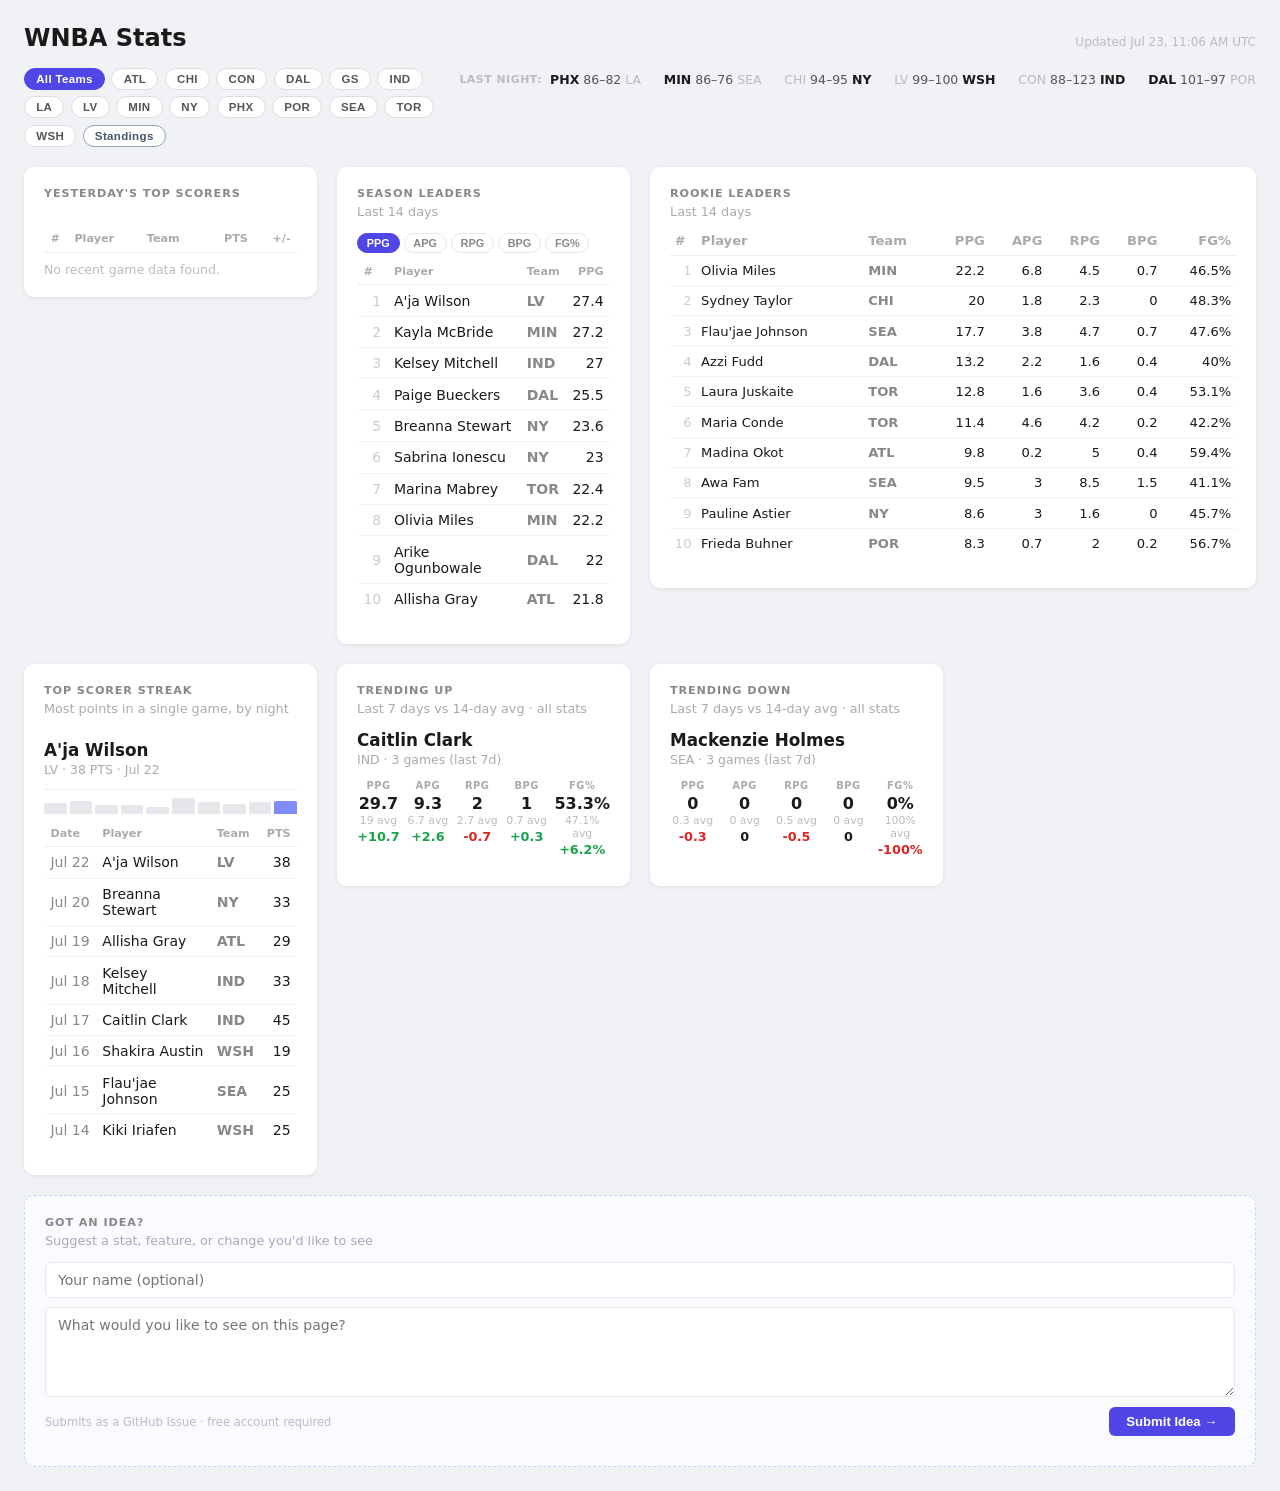
==== commit 9d9f4a4c: "Add per-team trending and streak panels for individual team filter views Co-Authored-By: Claude Sonn" ====
--- a/docs/index.html
+++ b/docs/index.html
@@ -154,7 +154,11 @@
     let rookieData       = [];
     let scorersCache     = { records: [], dateStr: '' };
     let playerGamesCache = null;
-    let standingsCache   = null;
+    let standingsCache    = null;
+    let teamInsightsCache = null;
+    let leagueTrendUp    = null;
+    let leagueTrendDown  = null;
+    let leagueStreak     = null;
     let activeTeam       = '';
     let isStandingsView  = false;
     let currentPPGStat   = 'PPG';
@@ -226,29 +230,48 @@
       }
     });
 
-    function applyFilter() {
+    async function applyFilter() {
       // Re-render table panels with the current team filter applied
       if (scorersCache.records.length) renderScorers(scorersCache.records, scorersCache.dateStr);
       if (ppgData.length)              renderPPG(ppgData, currentPPGStat);
       if (rookieData.length)           renderRookie(rookieData);
-      // Single-player panels: show/hide by team tag
-      [
-        ['trend-up-content',   'trend-up-status'],
-        ['trend-down-content', 'trend-down-status'],
-        ['streak-content',     'streak-status'],
-      ].forEach(([cid, sid]) => {
-        const el  = document.getElementById(cid);
-        const sta = document.getElementById(sid);
-        if (!el) return;
-        const team = el.dataset.team || '';
-        if (activeTeam && team && team !== activeTeam) {
-          el.style.display = 'none';
-          sta.textContent  = `No ${activeTeam} player in this slot.`;
+
+      // Single-player panels: use team-specific data when a team is active
+      if (activeTeam) {
+        const insights = await loadTeamInsights();
+        const teamData = insights ? insights[activeTeam] : null;
+        if (teamData) {
+          ['trend-up-content', 'trend-down-content', 'streak-content'].forEach(id => {
+            const el = document.getElementById(id);
+            if (el) el.style.display = '';
+          });
+          ['trend-up-status', 'trend-down-status', 'streak-status'].forEach(id => {
+            const el = document.getElementById(id);
+            if (el) el.textContent = '';
+          });
+          renderTrend(teamData.trending_up,   'trend-up-content',   'trend-up-status');
+          renderTrend(teamData.trending_down, 'trend-down-content', 'trend-down-status');
+          renderStreak(teamData.top_scorer_streak);
         } else {
-          el.style.display = '';
-          sta.textContent  = '';
+          ['trend-up-content', 'trend-down-content', 'streak-content'].forEach(id => {
+            const el = document.getElementById(id);
+            if (el) el.style.display = 'none';
+          });
+          ['trend-up-status', 'trend-down-status', 'streak-status'].forEach(id => {
+            const el = document.getElementById(id);
+            if (el) el.textContent = `No ${activeTeam} data available.`;
+          });
         }
-      });
+      } else {
+        // Restore league-wide panels
+        ['trend-up-content', 'trend-down-content', 'streak-content'].forEach(id => {
+          const el = document.getElementById(id);
+          if (el) el.style.display = '';
+        });
+        if (leagueTrendUp)   renderTrend(leagueTrendUp,   'trend-up-content',   'trend-up-status');
+        if (leagueTrendDown) renderTrend(leagueTrendDown, 'trend-down-content', 'trend-down-status');
+        if (leagueStreak)    renderStreak(leagueStreak);
+      }
     }
 
     // ── Game scores (compact chips in header bar) ─────────────────────────────
@@ -413,7 +436,6 @@
         document.getElementById('streak-status').textContent = 'No data yet.';
         return;
       }
-      el.dataset.team = cur.TEAM_ABBREVIATION || '';
       const badge = cur.streak > 1
         ? `<div class="streak-badge">${cur.streak} nights in a row</div>`
         : '';
@@ -434,14 +456,14 @@
           <thead><tr><th>Date</th><th>Player</th><th>Team</th><th class="num">PTS</th></tr></thead>
           <tbody>${rows}</tbody>
         </table>` : ''}`;
-      applyFilter();
     }
 
     async function loadStreak() {
       try {
         const res = await fetch('data/top_scorer_streak.json');
         if (!res.ok) throw new Error();
-        renderStreak(await res.json());
+        leagueStreak = await res.json();
+        renderStreak(leagueStreak);
       } catch (_) {
         document.getElementById('streak-status').textContent = 'Stats not yet available.';
       }
@@ -467,7 +489,6 @@
         document.getElementById(statusId).textContent = 'Not enough data yet.';
         return;
       }
-      el.dataset.team = data.TEAM_ABBREVIATION || '';
       el.innerHTML = `
         <div class="trend-player-header">
           <img class="trend-photo" src="https://a.espncdn.com/i/headshots/wnba/players/full/${esc(data.id||'')}.png" onerror="this.style.display='none'" alt="" loading="lazy">
@@ -485,16 +506,30 @@
               ${fmtDelta(k, data.delta[k])}
             </div>`).join('')}
         </div>`;
-      applyFilter();
     }
 
     async function loadTrend(file, contentId, statusId) {
       try {
         const res = await fetch(`data/${file}`);
         if (!res.ok) throw new Error();
-        renderTrend(await res.json(), contentId, statusId);
+        const data = await res.json();
+        if (file === 'trending_up.json')   leagueTrendUp   = data;
+        if (file === 'trending_down.json') leagueTrendDown = data;
+        renderTrend(data, contentId, statusId);
       } catch (_) {
         document.getElementById(statusId).textContent = 'Stats not yet available.';
+      }
+    }
+
+    async function loadTeamInsights() {
+      if (teamInsightsCache) return teamInsightsCache;
+      try {
+        const res = await fetch('data/team_insights.json');
+        if (!res.ok) throw new Error();
+        teamInsightsCache = await res.json();
+        return teamInsightsCache;
+      } catch (_) {
+        return null;
       }
     }
 
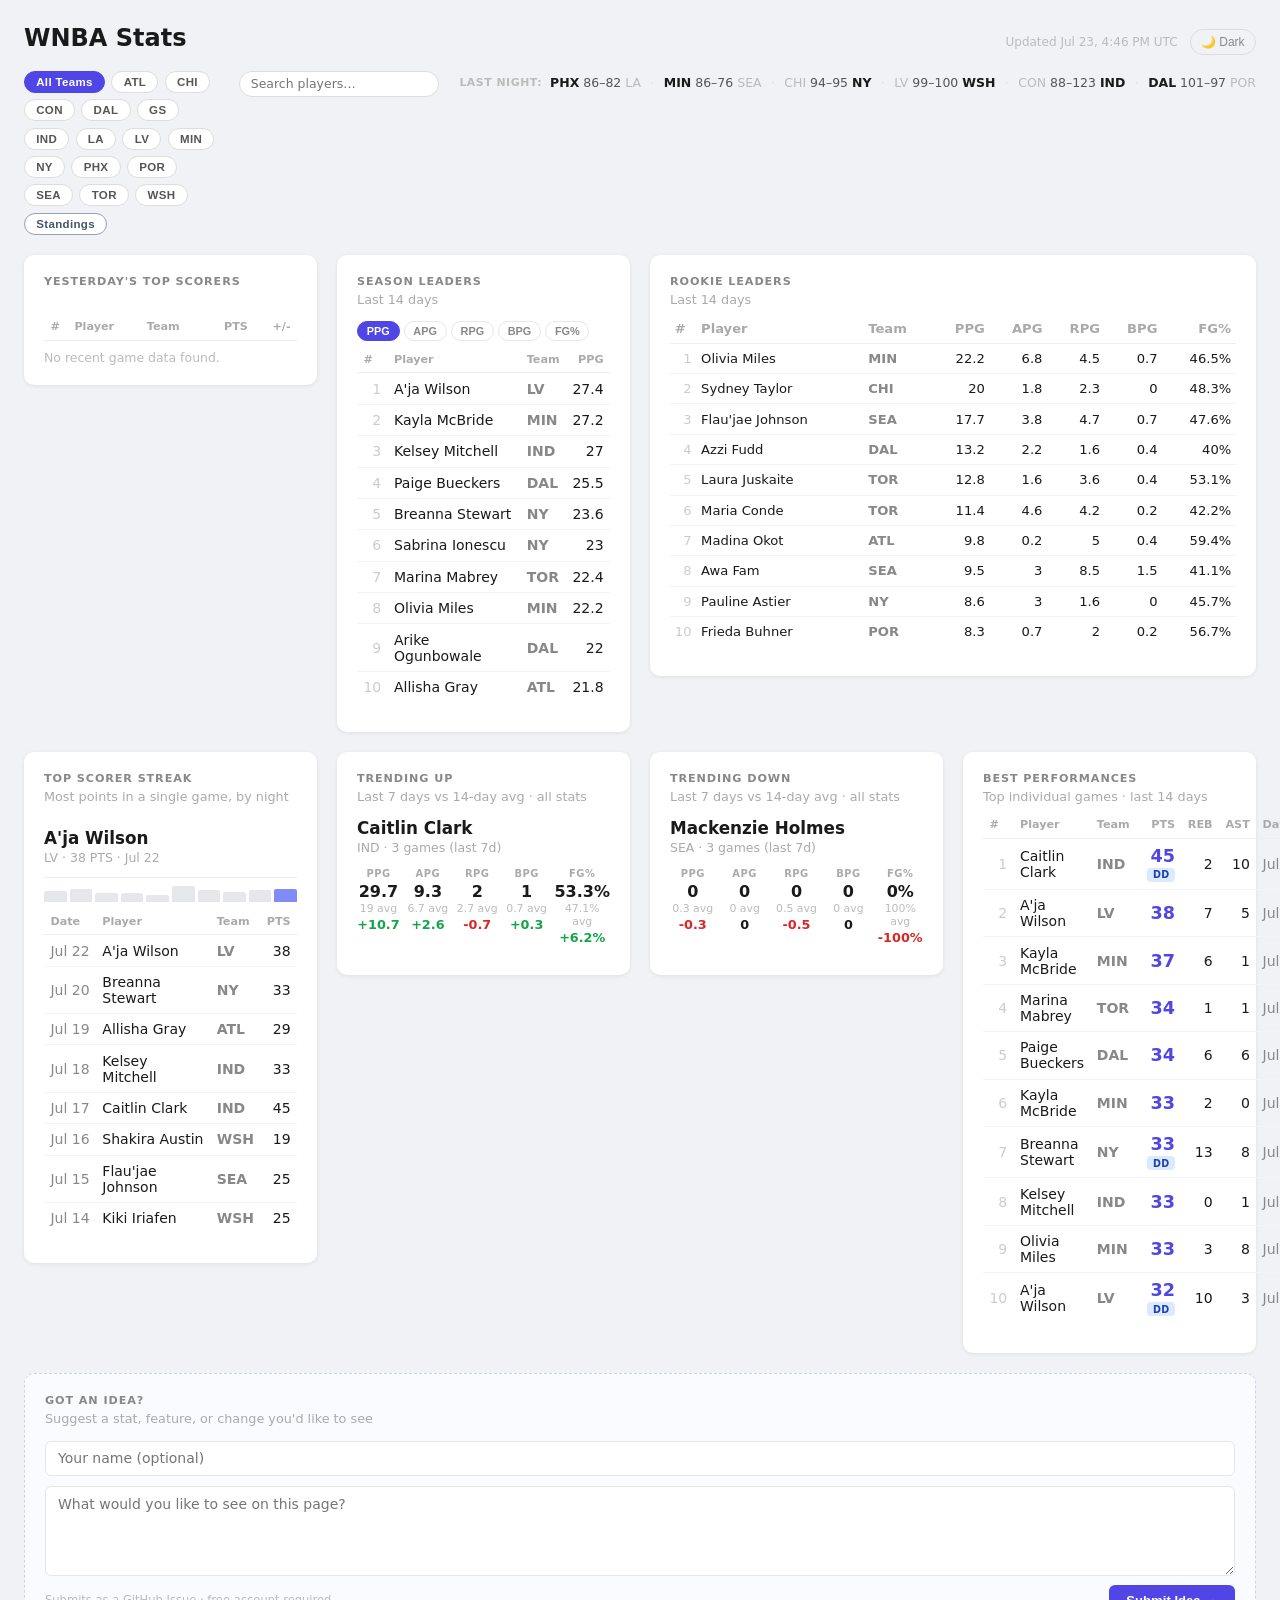
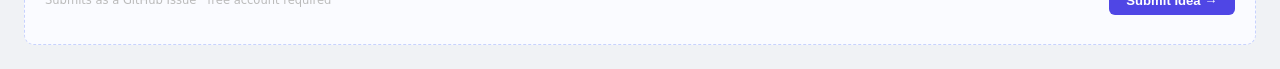
==== commit dc59027a: "Add dark mode, shareable links, DD/TD badges, player search, best games panel, tonight schedule Co-A" ====
--- a/docs/index.html
+++ b/docs/index.html
@@ -10,11 +10,18 @@
 
   <header class="page-header">
     <h1>WNBA Stats</h1>
-    <div class="meta-updated" id="meta-updated"></div>
+    <div style="display:flex;align-items:center;gap:0.75rem;flex-wrap:wrap">
+      <div class="meta-updated" id="meta-updated"></div>
+      <button class="theme-toggle" id="theme-toggle" aria-label="Toggle dark mode">🌙 Dark</button>
+    </div>
   </header>
 
   <div class="filter-scores-row">
     <div class="filter-bar" id="filter-bar"></div>
+    <div class="search-wrap">
+      <input class="search-input" id="player-search" type="search" placeholder="Search players…" autocomplete="off" spellcheck="false">
+      <div class="search-dropdown" id="search-dropdown"></div>
+    </div>
     <div class="scores-inline" id="scores-inline">
       <span class="scores-inline-status" id="game-scores-status"></span>
     </div>
@@ -117,6 +124,27 @@
       <div class="status" id="trend-down-status"></div>
     </div>
 
+    <!-- Best single-game performances (last 14 days) -->
+    <div class="panel">
+      <div class="panel-title">Best Performances</div>
+      <div class="panel-subtitle">Top individual games · last 14 days</div>
+      <table class="stats-table">
+        <thead>
+          <tr>
+            <th class="rank">#</th>
+            <th>Player</th>
+            <th>Team</th>
+            <th class="num">PTS</th>
+            <th class="num">REB</th>
+            <th class="num">AST</th>
+            <th>Date</th>
+          </tr>
+        </thead>
+        <tbody id="best-games-body"></tbody>
+      </table>
+      <div class="status" id="best-games-status"></div>
+    </div>
+
   </div>
 
   <!-- Suggestion section -->
@@ -163,6 +191,7 @@
     let isStandingsView  = false;
     let currentPPGStat   = 'PPG';
     const knownTeams     = new Set();
+    let playerNameMap    = {};   // id → {name, team}
 
     // ── Utilities ────────────────────────────────────────────────────────────
     function esc(s) {
@@ -188,6 +217,13 @@
 
     function playerCell(id, name) {
       return `<div class="player-cell">${photoThumb(id)}<span class="player-link" data-id="${esc(id||'')}" data-name="${esc(name||'')}">${esc(name||'')}</span></div>`;
+    }
+
+    function ddBadge(pts, reb, ast) {
+      const cats = [pts >= 10, (reb ?? 0) >= 10, (ast ?? 0) >= 10].filter(Boolean).length;
+      if (cats >= 3) return '<span class="dd-badge td-badge">TD</span>';
+      if (cats >= 2) return '<span class="dd-badge">DD</span>';
+      return '';
     }
 
     // ── Team filter ──────────────────────────────────────────────────────────
@@ -221,12 +257,14 @@
         activeTeam      = '';
         rebuildFilterBar();
         showStandingsView();
+        syncURLToTeam();
       } else {
         isStandingsView = false;
         activeTeam      = pill.dataset.team;
         rebuildFilterBar();
         showPanelsView();
         applyFilter();
+        syncURLToTeam();
       }
     });
 
@@ -317,9 +355,10 @@
       document.getElementById('scores-body').innerHTML = toShow.map((r, i) => {
         const pm     = r.PLUS_MINUS;
         const pmText = pm === null || pm === undefined ? '' : (pm > 0 ? `+${pm}` : String(pm));
+        const badge  = ddBadge(r.PTS, r.REB, r.AST);
         return `<tr>
           <td class="rank num">${i + 1}</td>
-          <td>${playerCell(r.id, r.PLAYER_NAME)}</td>
+          <td><div class="player-cell">${photoThumb(r.id)}<span class="player-link" data-id="${esc(r.id||'')}" data-name="${esc(r.PLAYER_NAME||'')}">${esc(r.PLAYER_NAME||'')}${badge}</span></div></td>
           <td class="team-badge">${esc(r.TEAM_ABBREVIATION||'')}</td>
           <td class="num">${r.PTS ?? ''}</td>
           <td class="num">${esc(pmText)}</td>
@@ -380,6 +419,7 @@
         if (!res.ok) throw new Error();
         ppgData = await res.json();
         if (!ppgData.length) throw new Error();
+        ppgData.forEach(p => { if (p.id) playerNameMap[p.id] = { name: p.PLAYER_NAME, team: p.TEAM_ABBREVIATION }; });
         renderPPG(ppgData, currentPPGStat);
       } catch (_) {
         document.getElementById('ppg-status').textContent = 'Stats not yet available.';
@@ -561,11 +601,12 @@
         : '';
 
       const logRows = gameLog.map(g => {
-        const fg = g.fga > 0 ? `${g.fgm}/${g.fga}` : '—';
+        const fg    = g.fga > 0 ? `${g.fgm}/${g.fga}` : '—';
+        const badge = ddBadge(g.pts, g.reb, g.ast);
         return `<tr>
           <td class="streak-date">${esc(fmtDate(g.date))}</td>
           <td class="team-badge">${esc(g.opp||'')}</td>
-          <td class="num">${g.pts}</td>
+          <td class="num">${g.pts}${badge}</td>
           <td class="num">${g.ast}</td>
           <td class="num">${g.reb}</td>
           <td class="num">${g.blk}</td>
@@ -724,11 +765,161 @@
       }
     }
 
+    // ── Dark mode ─────────────────────────────────────────────────────────────
+    function applyTheme(dark) {
+      document.documentElement.classList.toggle('dark', dark);
+      const btn = document.getElementById('theme-toggle');
+      if (btn) btn.textContent = dark ? '☀️ Light' : '🌙 Dark';
+    }
+
+    function initTheme() {
+      const saved = localStorage.getItem('wnba-theme');
+      const prefersDark = window.matchMedia('(prefers-color-scheme: dark)').matches;
+      applyTheme(saved === 'dark' || (!saved && prefersDark));
+    }
+
+    document.getElementById('theme-toggle').addEventListener('click', () => {
+      const isDark = !document.documentElement.classList.contains('dark');
+      localStorage.setItem('wnba-theme', isDark ? 'dark' : 'light');
+      applyTheme(isDark);
+    });
+
+    // ── Shareable team links ───────────────────────────────────────────────────
+    function syncURLToTeam() {
+      const url = new URL(location.href);
+      if (activeTeam) url.searchParams.set('team', activeTeam);
+      else url.searchParams.delete('team');
+      history.replaceState(null, '', url);
+    }
+
+    function initURLSync() {
+      const params = new URLSearchParams(location.search);
+      const team   = params.get('team');
+      if (team) {
+        activeTeam = team;
+        rebuildFilterBar();
+        applyFilter();
+      }
+    }
+
+    // ── Player search ──────────────────────────────────────────────────────────
+    const searchInput    = document.getElementById('player-search');
+    const searchDropdown = document.getElementById('search-dropdown');
+
+    function renderSearchResults(query) {
+      if (!query || !ppgData.length) { searchDropdown.classList.remove('open'); return; }
+      const q = query.toLowerCase();
+      const hits = ppgData.filter(p => p.PLAYER_NAME.toLowerCase().includes(q)).slice(0, 6);
+      if (!hits.length) { searchDropdown.classList.remove('open'); return; }
+      searchDropdown.innerHTML = hits.map(p =>
+        `<div class="search-result" data-id="${esc(p.id||'')}" data-name="${esc(p.PLAYER_NAME)}">
+          ${photoThumb(p.id)}
+          <span class="search-result-name">${esc(p.PLAYER_NAME)}</span>
+          <span class="search-result-team">${esc(p.TEAM_ABBREVIATION)}</span>
+        </div>`
+      ).join('');
+      searchDropdown.classList.add('open');
+    }
+
+    searchInput.addEventListener('input', () => renderSearchResults(searchInput.value.trim()));
+    searchInput.addEventListener('keydown', e => {
+      if (e.key === 'Escape') { searchDropdown.classList.remove('open'); searchInput.value = ''; }
+    });
+    searchDropdown.addEventListener('click', async e => {
+      const row = e.target.closest('.search-result');
+      if (!row) return;
+      searchDropdown.classList.remove('open');
+      searchInput.value = '';
+      await openModal(row.dataset.id, row.dataset.name);
+    });
+    document.addEventListener('click', e => {
+      if (!searchInput.contains(e.target) && !searchDropdown.contains(e.target))
+        searchDropdown.classList.remove('open');
+    });
+
+    // ── Best single-game performances ─────────────────────────────────────────
+    function renderBestGames(games) {
+      const el = document.getElementById('best-games-body');
+      if (!games.length) {
+        document.getElementById('best-games-status').textContent = 'No game data yet.';
+        return;
+      }
+      el.innerHTML = games.map((g, i) => {
+        const badge = ddBadge(g.pts, g.reb, g.ast);
+        return `<tr>
+          <td class="rank num">${i + 1}</td>
+          <td>${playerCell(g.id, g.name)}</td>
+          <td class="team-badge">${esc(g.team)}</td>
+          <td class="num"><span class="perf-pts">${g.pts}</span>${badge}</td>
+          <td class="num">${g.reb}</td>
+          <td class="num">${g.ast}</td>
+          <td class="streak-date">${esc(fmtDate(g.date))}</td>
+        </tr>`;
+      }).join('');
+    }
+
+    async function loadBestGames() {
+      const games = await getPlayerGames();
+      if (!games || !Object.keys(games).length) return;
+      const flat = [];
+      for (const [id, log] of Object.entries(games)) {
+        const meta = playerNameMap[id] || {};
+        const name = meta.name || id;
+        const team = meta.team || '';
+        for (const g of log) flat.push({ id, name, team, ...g });
+      }
+      flat.sort((a, b) => b.pts - a.pts);
+      renderBestGames(flat.slice(0, 10));
+    }
+
+    // ── Today's schedule ──────────────────────────────────────────────────────
+    async function loadTodaySchedule() {
+      try {
+        const res = await fetch('https://site.api.espn.com/apis/site/v2/sports/basketball/wnba/scoreboard');
+        if (!res.ok) return;
+        const { events = [] } = await res.json();
+        if (!events.length) return;
+
+        const el = document.getElementById('scores-inline');
+        const chips = events.map(ev => {
+          const comp   = (ev.competitions || [])[0] || {};
+          const status = (comp.status || {});
+          const state  = (status.type || {}).name || '';
+          const comps  = comp.competitors || [];
+          const home   = comps.find(c => c.homeAway === 'home') || {};
+          const away   = comps.find(c => c.homeAway === 'away') || {};
+          const ht = (home.team || {}).abbreviation || '';
+          const at = (away.team || {}).abbreviation || '';
+
+          if (state === 'STATUS_FINAL') return null; // already in game_scores
+
+          if (state === 'STATUS_IN_PROGRESS') {
+            const hs = home.score || '0', as = away.score || '0';
+            const period = status.period || '';
+            const clock  = (status.displayClock || '').replace('0:', '');
+            return `<span class="score-chip"><span class="chip-winner">${esc(at)}</span><span class="chip-score">${as}–${hs}</span><span class="chip-winner">${esc(ht)}</span><span class="schedule-time">${esc(period ? `Q${period} ${clock}` : 'Live')}</span></span>`;
+          }
+
+          // Scheduled
+          const gameTime = comp.date ? new Date(comp.date).toLocaleTimeString('en-US', {hour:'numeric', minute:'2-digit', timeZoneName:'short'}) : '';
+          return `<span class="schedule-game">${esc(at)} @ ${esc(ht)} <span class="schedule-time">${esc(gameTime)}</span></span>`;
+        }).filter(Boolean);
+
+        if (!chips.length) return;
+        const existing = el.innerHTML;
+        el.innerHTML = existing +
+          '<span class="chip-sep" style="margin:0 0.4rem">|</span>' +
+          '<span class="schedule-label">Tonight:</span>' +
+          chips.join('<span class="chip-sep">·</span>');
+      } catch (_) {}
+    }
+
     // ── Bootstrap ────────────────────────────────────────────────────────────
+    initTheme();
     loadMeta();
-    loadGameScores();
+    loadGameScores().then(() => loadTodaySchedule());
     loadScorers();
-    loadPPG();
+    loadPPG().then(() => { loadBestGames(); initURLSync(); });
     loadRookie();
     loadStreak();
     loadTrend('trending_up.json',   'trend-up-content',   'trend-up-status');
--- a/docs/style.css
+++ b/docs/style.css
@@ -606,3 +606,206 @@
   background: #fee2e2;
   color: #991b1b;
 }
+
+/* ── Dark mode toggle button ── */
+.theme-toggle {
+  background: none;
+  border: 1px solid #ddd;
+  border-radius: 99px;
+  padding: 0.22rem 0.65rem;
+  font-size: 0.75rem;
+  cursor: pointer;
+  color: #888;
+  line-height: 1.4;
+  transition: border-color 0.12s, color 0.12s;
+}
+.theme-toggle:hover { border-color: #a5b4fc; color: #4338ca; }
+
+/* ── Player search ── */
+.search-wrap {
+  position: relative;
+  width: 200px;
+  flex-shrink: 0;
+}
+
+.search-input {
+  width: 100%;
+  padding: 0.28rem 0.65rem;
+  border: 1px solid #ddd;
+  border-radius: 99px;
+  font-size: 0.78rem;
+  font-family: inherit;
+  background: #fff;
+  color: #1a1a1a;
+  outline: none;
+  transition: border-color 0.15s;
+}
+.search-input:focus { border-color: #818cf8; }
+
+.search-dropdown {
+  position: absolute;
+  top: calc(100% + 4px);
+  left: 0;
+  right: 0;
+  background: #fff;
+  border: 1px solid #ddd;
+  border-radius: 8px;
+  box-shadow: 0 4px 16px rgba(0,0,0,0.1);
+  z-index: 50;
+  overflow: hidden;
+  display: none;
+}
+.search-dropdown.open { display: block; }
+
+.search-result {
+  display: flex;
+  align-items: center;
+  gap: 0.5rem;
+  padding: 0.45rem 0.75rem;
+  cursor: pointer;
+  font-size: 0.82rem;
+}
+.search-result:hover { background: #f5f7ff; }
+.search-result-name { font-weight: 600; color: #1a1a1a; }
+.search-result-team { font-size: 0.7rem; color: #888; font-weight: 600; }
+
+/* ── DD/TD badges ── */
+.dd-badge {
+  display: inline-block;
+  font-size: 0.6rem;
+  font-weight: 800;
+  padding: 0.1rem 0.35rem;
+  border-radius: 4px;
+  letter-spacing: 0.03em;
+  vertical-align: middle;
+  margin-left: 0.3rem;
+  background: #dbeafe;
+  color: #1e40af;
+}
+.td-badge {
+  background: #ede9fe;
+  color: #5b21b6;
+}
+
+/* ── Today's schedule ── */
+.schedule-label {
+  font-size: 0.68rem;
+  font-weight: 600;
+  text-transform: uppercase;
+  letter-spacing: 0.05em;
+  color: #bbb;
+  white-space: nowrap;
+}
+.schedule-game {
+  display: inline-flex;
+  align-items: center;
+  gap: 0.2rem;
+  font-size: 0.76rem;
+  white-space: nowrap;
+  color: #555;
+}
+.schedule-time {
+  font-size: 0.68rem;
+  color: #bbb;
+}
+
+/* ── Best single-game performances ── */
+.perf-pts {
+  font-size: 1.1rem;
+  font-weight: 800;
+  color: #4f46e5;
+}
+
+/* ── Dark mode ── */
+html.dark body {
+  background: #111318;
+  color: #e5e7eb;
+}
+html.dark h1 { color: #e5e7eb; }
+html.dark .meta-updated { color: #4b5563; }
+html.dark .theme-toggle { border-color: #374151; color: #6b7280; }
+html.dark .theme-toggle:hover { border-color: #818cf8; color: #a5b4fc; }
+
+html.dark .filter-pill { background: #1c1f2b; border-color: #374151; color: #9ca3af; }
+html.dark .filter-pill:hover { border-color: #818cf8; color: #a5b4fc; }
+html.dark .filter-pill.active { background: #4f46e5; border-color: #4f46e5; color: #fff; }
+html.dark .filter-pill-standings { border-color: #475569; color: #64748b; }
+html.dark .filter-pill-standings.active { background: #334155; border-color: #334155; color: #fff; }
+
+html.dark .scores-inline-label,
+html.dark .schedule-label { color: #4b5563; }
+html.dark .scores-inline-status,
+html.dark .schedule-time { color: #4b5563; }
+html.dark .chip-winner { color: #e5e7eb; }
+html.dark .chip-loser { color: #374151; }
+html.dark .chip-score { color: #6b7280; }
+html.dark .chip-sep { color: #2a2d3e; }
+html.dark .schedule-game { color: #9ca3af; }
+
+html.dark .panel {
+  background: #1c1f2b;
+  box-shadow: 0 1px 4px rgba(0,0,0,0.3);
+}
+html.dark .panel-title { color: #6b7280; }
+html.dark .panel-subtitle { color: #4b5563; }
+
+html.dark .stats-table th { color: #4b5563; border-bottom-color: #2a2d3e; }
+html.dark .stats-table td { border-bottom-color: #1e2130; color: #e5e7eb; }
+html.dark .rank { color: #374151; }
+html.dark .team-badge { color: #4b5563; }
+html.dark .status { color: #374151; }
+
+html.dark .player-link { color: #e5e7eb; }
+html.dark .player-link:hover { color: #818cf8; }
+html.dark .player-thumb { background: #2a2d3e; }
+
+html.dark .toggle-btn { border-color: #374151; color: #4b5563; background: transparent; }
+html.dark .toggle-btn:hover { border-color: #818cf8; color: #a5b4fc; }
+html.dark .toggle-btn.active { background: #4f46e5; border-color: #4f46e5; color: #fff; }
+
+html.dark .streak-champion { border-bottom-color: #2a2d3e; }
+html.dark .streak-name { color: #e5e7eb; }
+html.dark .streak-meta { color: #4b5563; }
+html.dark .streak-badge { background: #451a03; color: #fbbf24; }
+html.dark .streak-date { color: #4b5563; }
+html.dark .spark-bar { background: #2a2d3e; }
+html.dark .spark-bar.spark-champ { background: #818cf8; }
+
+html.dark .trend-name { color: #e5e7eb; }
+html.dark .trend-meta { color: #4b5563; }
+html.dark .trend-stat-label { color: #4b5563; }
+html.dark .trend-stat-avg { color: #374151; }
+html.dark .trend-photo { background: #2a2d3e; }
+
+html.dark .suggestion-panel { background: #161926; border-color: #2a2d3e; }
+html.dark .suggestion-input,
+html.dark .suggestion-textarea { background: #1c1f2b; border-color: #374151; color: #e5e7eb; }
+html.dark .suggestion-note { color: #374151; }
+
+html.dark .modal-overlay { background: rgba(0,0,0,0.65); }
+html.dark .modal { background: #1c1f2b; }
+html.dark .modal-close { background: #2a2d3e; color: #9ca3af; }
+html.dark .modal-close:hover { background: #374151; }
+html.dark .modal-player-name { color: #e5e7eb; }
+html.dark .modal-player-team { color: #6b7280; }
+html.dark .modal-section-title { color: #6b7280; }
+html.dark .modal-loading,
+html.dark .modal-no-games { color: #374151; }
+
+html.dark .strk-pill { background: #2a2d3e; color: #6b7280; }
+html.dark .strk-win { background: #052e16; color: #34d399; }
+html.dark .strk-loss { background: #450a0a; color: #f87171; }
+html.dark .standings-team-row:hover td { background: #1e2130; }
+html.dark #standings-view .panel { border: 1px solid #2a2d3e; }
+
+html.dark .search-input { background: #1c1f2b; border-color: #374151; color: #e5e7eb; }
+html.dark .search-input:focus { border-color: #818cf8; }
+html.dark .search-dropdown { background: #1c1f2b; border-color: #374151; box-shadow: 0 4px 16px rgba(0,0,0,0.4); }
+html.dark .search-result:hover { background: #252838; }
+html.dark .search-result-name { color: #e5e7eb; }
+html.dark .search-result-team { color: #4b5563; }
+
+html.dark .dd-badge { background: #1e3a5f; color: #60a5fa; }
+html.dark .td-badge { background: #2e1065; color: #a78bfa; }
+
+html.dark .perf-pts { color: #818cf8; }
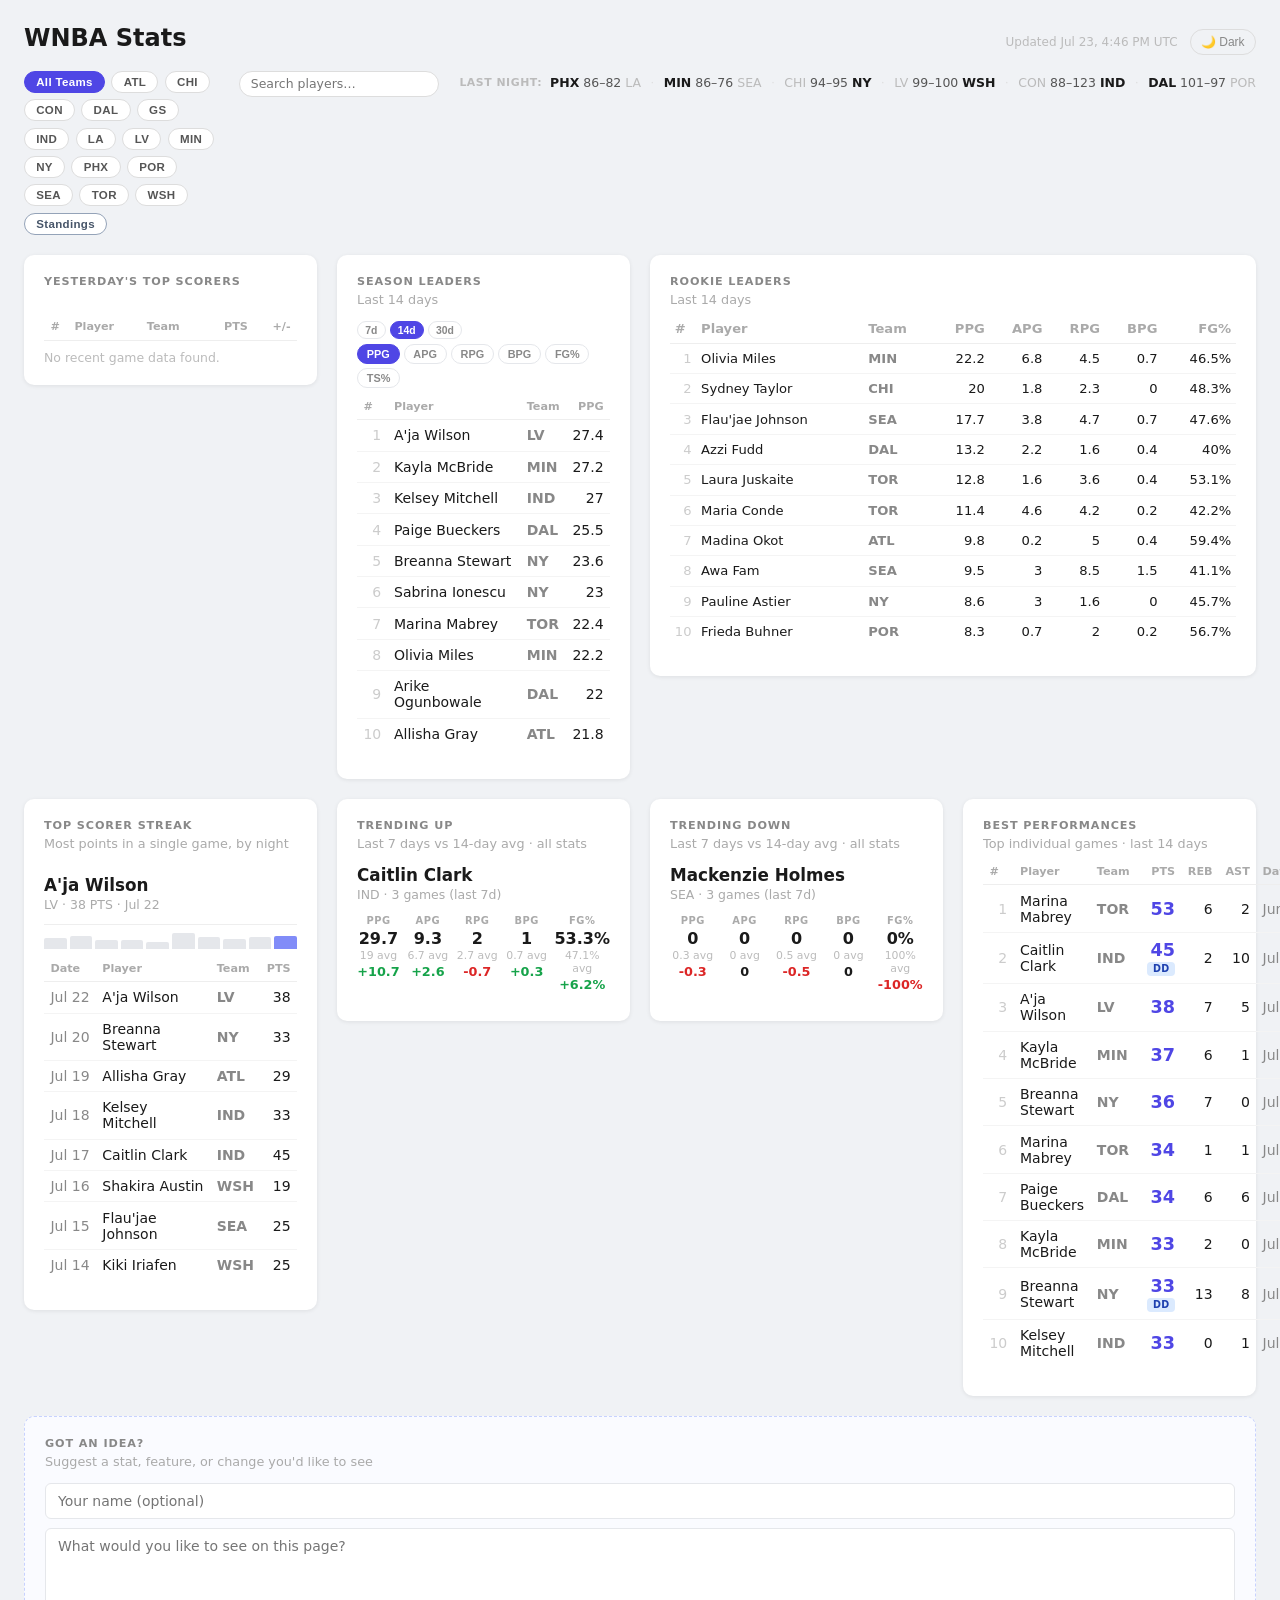
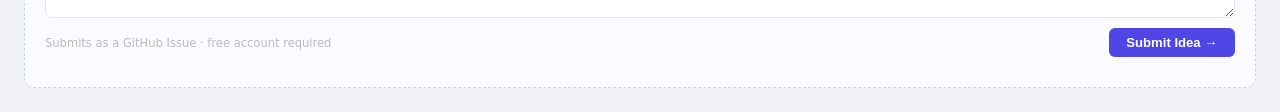
==== commit bb9f9899: "Add 7/14/30d window toggle, TS%, team stats panel, player comparison, FTA tracking Co-Authored-By: C" ====
--- a/docs/index.html
+++ b/docs/index.html
@@ -51,16 +51,22 @@
       <div class="status" id="scores-status"></div>
     </div>
 
-    <!-- Season leaders with stat toggle -->
+    <!-- Season leaders with stat + window toggle -->
     <div class="panel">
       <div class="panel-title">Season Leaders</div>
-      <div class="panel-subtitle">Last 14 days</div>
+      <div class="panel-subtitle" id="ppg-subtitle">Last 14 days</div>
+      <div class="stat-toggle" id="window-toggle" style="margin-bottom:0.35rem">
+        <button class="toggle-btn" data-window="w7">7d</button>
+        <button class="toggle-btn active" data-window="w14">14d</button>
+        <button class="toggle-btn" data-window="w30">30d</button>
+      </div>
       <div class="stat-toggle" id="ppg-toggle">
         <button class="toggle-btn active" data-stat="PPG">PPG</button>
         <button class="toggle-btn" data-stat="APG">APG</button>
         <button class="toggle-btn" data-stat="RPG">RPG</button>
         <button class="toggle-btn" data-stat="BPG">BPG</button>
         <button class="toggle-btn" data-stat="FG_PCT">FG%</button>
+        <button class="toggle-btn" data-stat="TS_PCT">TS%</button>
       </div>
       <table class="stats-table">
         <thead>
@@ -124,6 +130,21 @@
       <div class="status" id="trend-down-status"></div>
     </div>
 
+    <!-- Team stats (shown only when a team filter is active) -->
+    <div class="panel" id="team-stats-panel" style="display:none">
+      <div class="panel-title">Team Stats</div>
+      <div class="panel-subtitle" id="team-stats-subtitle">Last 14 days</div>
+      <div id="team-stats-content"></div>
+    </div>
+
+    <!-- Player comparison (shown when two players are selected) -->
+    <div class="panel panel-wide" id="compare-panel" style="display:none">
+      <div class="panel-title">Player Comparison</div>
+      <div class="panel-subtitle" id="compare-subtitle">Last 14 days</div>
+      <div id="compare-content"></div>
+      <button class="suggestion-btn" id="compare-clear" style="margin-top:0.75rem;font-size:0.75rem;padding:0.3rem 0.8rem">Clear</button>
+    </div>
+
     <!-- Best single-game performances (last 14 days) -->
     <div class="panel">
       <div class="panel-title">Best Performances</div>
@@ -190,6 +211,7 @@
     let activeTeam       = '';
     let isStandingsView  = false;
     let currentPPGStat   = 'PPG';
+    let currentWindow    = 'w14';
     const knownTeams     = new Set();
     let playerNameMap    = {};   // id → {name, team}
 
@@ -271,7 +293,9 @@
     async function applyFilter() {
       // Re-render table panels with the current team filter applied
       if (scorersCache.records.length) renderScorers(scorersCache.records, scorersCache.dateStr);
-      if (ppgData.length)              renderPPG(ppgData, currentPPGStat);
+      if (ppgData.length)              renderPPG(ppgData, currentPPGStat, currentWindow);
+      if (ppgData.length)              renderTeamStats(activeTeam);
+      if (compareSlots.length === 2)   renderCompare();
       if (rookieData.length)           renderRookie(rookieData);
 
       // Single-player panels: use team-specific data when a team is active
@@ -383,19 +407,26 @@
       document.getElementById('scores-status').textContent = 'No recent game data found.';
     }
 
-    // ── Season leaders with stat toggle ──────────────────────────────────────
-    function renderPPG(records, stat) {
+    // ── Season leaders with stat + window toggle ─────────────────────────────
+    function windowLabel(w) { return w === 'w7' ? '7 days' : w === 'w14' ? '14 days' : '30 days'; }
+
+    function renderPPG(records, stat, win) {
       stat = stat || currentPPGStat;
+      win  = win  || currentWindow;
       registerTeams(records);
-      const header = stat === 'FG_PCT' ? 'FG%' : stat;
+      const isPct = stat === 'FG_PCT' || stat === 'TS_PCT';
+      const header = stat === 'FG_PCT' ? 'FG%' : stat === 'TS_PCT' ? 'TS%' : stat;
       document.getElementById('ppg-stat-header').textContent = header;
-      const sorted = [...records].sort((a, b) => (b[stat] ?? -1) - (a[stat] ?? -1));
+      document.getElementById('ppg-subtitle').textContent = `Last ${windowLabel(win)}`;
+      const sorted = [...records]
+        .filter(r => r[win] && r[win].games > 0)
+        .sort((a, b) => ((b[win]||{})[stat] ?? -1) - ((a[win]||{})[stat] ?? -1));
       const toShow = activeTeam
         ? sorted.filter(r => r.TEAM_ABBREVIATION === activeTeam)
         : sorted.slice(0, 10);
       document.getElementById('ppg-body').innerHTML = toShow.map((r, i) => {
-        const raw = r[stat];
-        const val = stat === 'FG_PCT' ? (raw !== undefined ? raw + '%' : '') : (raw ?? '');
+        const raw = (r[win]||{})[stat];
+        const val = isPct ? (raw !== undefined ? raw + '%' : '') : (raw ?? '');
         return `<tr>
           <td class="rank num">${i + 1}</td>
           <td>${playerCell(r.id, r.PLAYER_NAME)}</td>
@@ -410,7 +441,15 @@
       if (!btn) return;
       currentPPGStat = btn.dataset.stat;
       document.querySelectorAll('#ppg-toggle .toggle-btn').forEach(b => b.classList.toggle('active', b === btn));
-      if (ppgData.length) renderPPG(ppgData, currentPPGStat);
+      if (ppgData.length) renderPPG(ppgData, currentPPGStat, currentWindow);
+    });
+
+    document.getElementById('window-toggle').addEventListener('click', e => {
+      const btn = e.target.closest('.toggle-btn');
+      if (!btn) return;
+      currentWindow = btn.dataset.window;
+      document.querySelectorAll('#window-toggle .toggle-btn').forEach(b => b.classList.toggle('active', b === btn));
+      if (ppgData.length) renderPPG(ppgData, currentPPGStat, currentWindow);
     });
 
     async function loadPPG() {
@@ -614,12 +653,16 @@
         </tr>`;
       }).join('');
 
+      const alreadyComparing = compareSlots.some(s => s.id === id);
+      const compareBtn = `<button class="suggestion-btn" id="modal-compare-btn" style="font-size:0.72rem;padding:0.28rem 0.7rem;margin-top:0.25rem" data-id="${esc(id)}" data-name="${esc(name)}">${alreadyComparing ? '✓ Added' : '+ Compare'}</button>`;
+
       document.getElementById('modal-content').innerHTML = `
         <div class="modal-header">
           ${photoHtml}
           <div class="modal-header-text">
             <div class="modal-player-name">${esc(name)}</div>
             ${team ? `<div class="modal-player-team">${esc(team)}</div>` : ''}
+            ${compareBtn}
           </div>
         </div>
         ${gameLog.length ? `
@@ -643,6 +686,16 @@
 
     document.getElementById('modal-overlay').addEventListener('click', e => {
       if (e.target === e.currentTarget) closeModal();
+      const cmpBtn = e.target.closest('#modal-compare-btn');
+      if (cmpBtn) {
+        const pid = cmpBtn.dataset.id, pname = cmpBtn.dataset.name;
+        if (!compareSlots.some(s => s.id === pid)) {
+          compareSlots = [...compareSlots.slice(-1), { id: pid, name: pname }];
+          renderCompare();
+        }
+        cmpBtn.textContent = '✓ Added';
+        cmpBtn.disabled = true;
+      }
     });
     document.getElementById('modal-close').addEventListener('click', closeModal);
     document.addEventListener('keydown', e => { if (e.key === 'Escape') closeModal(); });
@@ -765,6 +818,90 @@
       }
     }
 
+    // ── Team stats panel ──────────────────────────────────────────────────────
+    function renderTeamStats(team) {
+      const panel = document.getElementById('team-stats-panel');
+      if (!team) { panel.style.display = 'none'; return; }
+      const players = ppgData.filter(p => p.TEAM_ABBREVIATION === team);
+      if (!players.length) { panel.style.display = 'none'; return; }
+      panel.style.display = '';
+      document.getElementById('team-stats-subtitle').textContent = `${team} · Last ${windowLabel(currentWindow)}`;
+
+      const totals = { pts:0, ast:0, reb:0, blk:0, fgm:0, fga:0, fta:0, games:0 };
+      players.forEach(p => {
+        const w = p[currentWindow];
+        if (!w || !w.games) return;
+        totals.pts  += w.PPG  * w.games;
+        totals.ast  += w.APG  * w.games;
+        totals.reb  += w.RPG  * w.games;
+        totals.blk  += w.BPG  * w.games;
+        totals.fga  += (p.FG_PCT > 0 ? (w.PPG * w.games / (2 * (w.FG_PCT/100 || 0.5))) : 0);
+        totals.games = Math.max(totals.games, w.games);
+      });
+      const g = totals.games || 1;
+      const stats = [
+        ['Team PPG',  (totals.pts / g).toFixed(1)],
+        ['Team APG',  (totals.ast / g).toFixed(1)],
+        ['Team RPG',  (totals.reb / g).toFixed(1)],
+        ['Team BPG',  (totals.blk / g).toFixed(1)],
+        ['Roster',    `${players.filter(p => p[currentWindow]?.games > 0).length} players`],
+      ];
+      document.getElementById('team-stats-content').innerHTML = `
+        <div class="trend-stats" style="grid-template-columns:repeat(${stats.length},1fr)">
+          ${stats.map(([lbl, val]) => `
+            <div class="trend-stat">
+              <div class="trend-stat-label">${esc(lbl)}</div>
+              <div class="trend-stat-value" style="font-size:0.95rem">${esc(String(val))}</div>
+            </div>`).join('')}
+        </div>`;
+    }
+
+    // ── Player comparison ──────────────────────────────────────────────────────
+    let compareSlots = [];   // up to 2 {id, name}
+
+    function renderCompare() {
+      const panel = document.getElementById('compare-panel');
+      if (compareSlots.length < 2) { panel.style.display = 'none'; return; }
+      panel.style.display = '';
+      const [a, b] = compareSlots;
+      const pa = ppgData.find(p => p.id === a.id) || {};
+      const pb = ppgData.find(p => p.id === b.id) || {};
+      const wa = (pa[currentWindow] || {});
+      const wb = (pb[currentWindow] || {});
+      const STATS = ['PPG','APG','RPG','BPG','FG_PCT','TS_PCT'];
+      const LABELS = ['PPG','APG','RPG','BPG','FG%','TS%'];
+      document.getElementById('compare-subtitle').textContent = `Last ${windowLabel(currentWindow)}`;
+      document.getElementById('compare-content').innerHTML = `
+        <div style="overflow-x:auto">
+          <table class="stats-table">
+            <thead><tr>
+              <th>Stat</th>
+              <th class="num">${esc(a.name)}</th>
+              <th class="num">${esc(b.name)}</th>
+            </tr></thead>
+            <tbody>
+              ${STATS.map((s, i) => {
+                const va = wa[s] ?? '—', vb = wb[s] ?? '—';
+                const isPct = s === 'FG_PCT' || s === 'TS_PCT';
+                const fmt = v => v === '—' ? v : isPct ? v + '%' : v;
+                const aWins = typeof va === 'number' && typeof vb === 'number' && va > vb;
+                const bWins = typeof va === 'number' && typeof vb === 'number' && vb > va;
+                return `<tr>
+                  <td class="team-badge">${LABELS[i]}</td>
+                  <td class="num" style="${aWins ? 'font-weight:700;color:#4f46e5' : ''}">${esc(String(fmt(va)))}</td>
+                  <td class="num" style="${bWins ? 'font-weight:700;color:#4f46e5' : ''}">${esc(String(fmt(vb)))}</td>
+                </tr>`;
+              }).join('')}
+            </tbody>
+          </table>
+        </div>`;
+    }
+
+    document.getElementById('compare-clear').addEventListener('click', () => {
+      compareSlots = [];
+      document.getElementById('compare-panel').style.display = 'none';
+    });
+
     // ── Dark mode ─────────────────────────────────────────────────────────────
     function applyTheme(dark) {
       document.documentElement.classList.toggle('dark', dark);
--- a/docs/style.css
+++ b/docs/style.css
@@ -607,6 +607,12 @@
   color: #991b1b;
 }
 
+/* ── Window toggle (7d/14d/30d) ── */
+#window-toggle .toggle-btn { font-size: 0.65rem; padding: 0.14rem 0.45rem; }
+
+/* ── Compare panel winner highlight ── */
+html.dark .compare-win { color: #818cf8; }
+
 /* ── Dark mode toggle button ── */
 .theme-toggle {
   background: none;
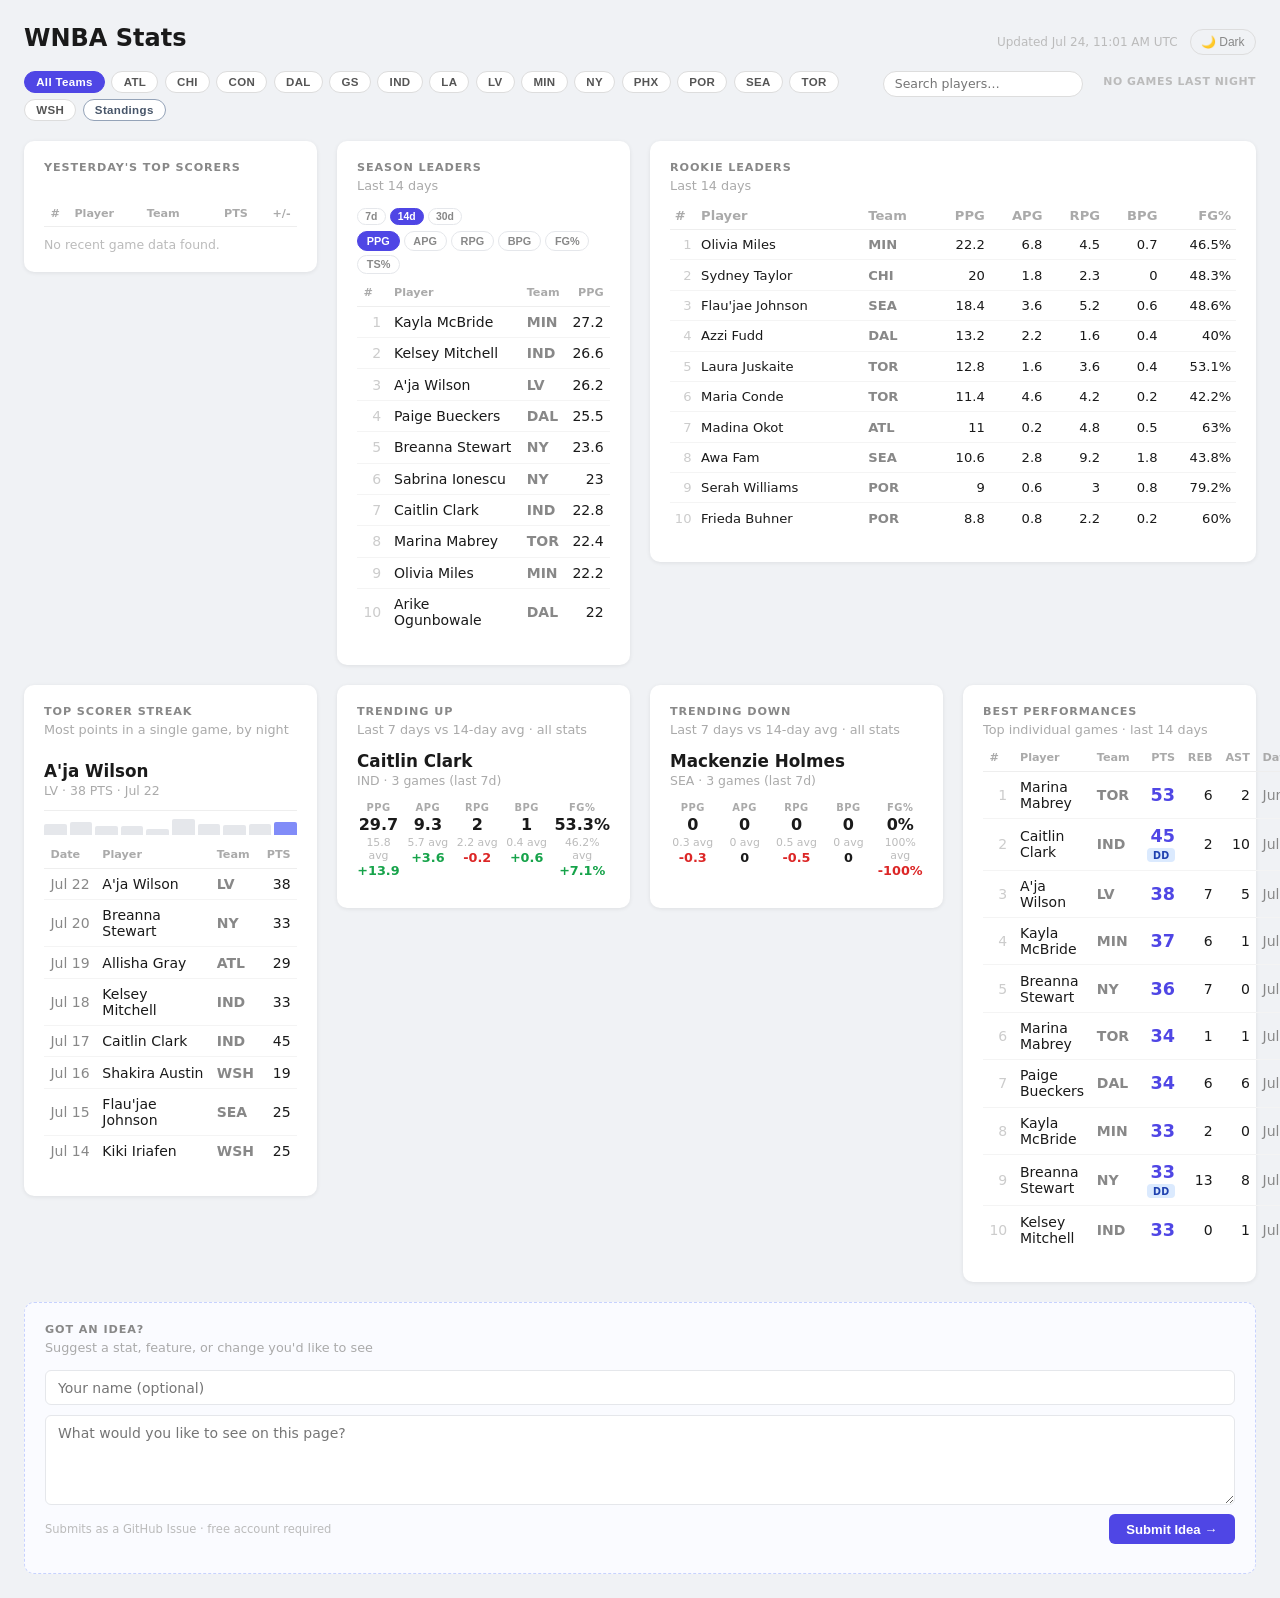
==== commit 4fccc8c3: "Add injury status badges and live WNBA news strip Co-Authored-By: Claude Sonnet 4.6 <noreply@anthrop" ====
--- a/docs/index.html
+++ b/docs/index.html
@@ -26,6 +26,9 @@
       <span class="scores-inline-status" id="game-scores-status"></span>
     </div>
   </div>
+
+  <!-- News strip (always visible once loaded) -->
+  <div class="news-strip" id="news-strip" style="display:none"></div>
 
   <!-- Standings view (toggled in place of panels) -->
   <div id="standings-view" style="display:none"></div>
@@ -214,6 +217,7 @@
     let currentWindow    = 'w14';
     const knownTeams     = new Set();
     let playerNameMap    = {};   // id → {name, team}
+    let injuryMap        = {};   // id → "questionable" | "out" | "ir"
 
     // ── Utilities ────────────────────────────────────────────────────────────
     function esc(s) {
@@ -238,7 +242,15 @@
     }
 
     function playerCell(id, name) {
-      return `<div class="player-cell">${photoThumb(id)}<span class="player-link" data-id="${esc(id||'')}" data-name="${esc(name||'')}">${esc(name||'')}</span></div>`;
+      return `<div class="player-cell">${photoThumb(id)}<span class="player-link" data-id="${esc(id||'')}" data-name="${esc(name||'')}">${esc(name||'')}</span>${statusBadge(id)}</div>`;
+    }
+
+    function statusBadge(id) {
+      const s = id ? injuryMap[id] : null;
+      if (!s) return '';
+      const labels = { questionable: 'Q', out: 'OUT', ir: 'IR' };
+      const title  = { questionable: 'Questionable', out: 'Out', ir: 'Injured Reserve' };
+      return `<span class="inj-badge inj-${s}" title="${title[s] || s}">${labels[s] || s.toUpperCase()}</span>`;
     }
 
     function ddBadge(pts, reb, ast) {
@@ -902,6 +914,63 @@
       document.getElementById('compare-panel').style.display = 'none';
     });
 
+    // ── Injury status ─────────────────────────────────────────────────────────
+    async function loadInjuries() {
+      try {
+        const res = await fetch('data/injury_status.json');
+        if (!res.ok) return;
+        injuryMap = await res.json();
+        // Re-render any already-loaded tables to show badges
+        if (Object.keys(injuryMap).length) {
+          if (scorersCache.records.length) renderScorers(scorersCache.records, scorersCache.dateStr);
+          if (ppgData.length)              renderPPG(ppgData, currentPPGStat, currentWindow);
+          if (rookieData.length)           renderRookie(rookieData);
+        }
+      } catch (_) {}
+    }
+
+    // ── News strip ────────────────────────────────────────────────────────────
+    function timeAgo(isoStr) {
+      const diff  = Date.now() - new Date(isoStr).getTime();
+      const mins  = Math.floor(diff / 60000);
+      const hours = Math.floor(mins / 60);
+      const days  = Math.floor(hours / 24);
+      if (days  > 0) return `${days}d ago`;
+      if (hours > 0) return `${hours}h ago`;
+      if (mins  > 0) return `${mins}m ago`;
+      return 'just now';
+    }
+
+    async function loadNews() {
+      try {
+        const res = await fetch('https://site.api.espn.com/apis/site/v2/sports/basketball/wnba/news?limit=10');
+        if (!res.ok) return;
+        const { articles = [] } = await res.json();
+        if (!articles.length) return;
+
+        const el = document.getElementById('news-strip');
+        el.innerHTML = articles.map(a => {
+          const url  = a.links?.web?.href || '#';
+          const time = a.published ? timeAgo(a.published) : '';
+          const teamCat = (a.categories || []).find(c => c.type === 'team' && c.description);
+          const tag  = teamCat
+            ? `<div class="news-tag">${esc(teamCat.description)}</div>`
+            : `<div class="news-tag">WNBA</div>`;
+          const desc = a.description
+            ? `<div class="news-desc">${esc(a.description)}</div>`
+            : '';
+          const byline = a.byline ? `<span class="news-byline">${esc(a.byline)}</span>` : '';
+          return `<a class="news-card" href="${esc(url)}" target="_blank" rel="noopener noreferrer">
+            ${tag}
+            <div class="news-headline">${esc(a.headline || '')}</div>
+            ${desc}
+            <div class="news-meta">${byline}<span>${esc(time)}</span></div>
+          </a>`;
+        }).join('');
+        el.style.display = 'flex';
+      } catch (_) {}
+    }
+
     // ── Dark mode ─────────────────────────────────────────────────────────────
     function applyTheme(dark) {
       document.documentElement.classList.toggle('dark', dark);
@@ -1054,6 +1123,8 @@
     // ── Bootstrap ────────────────────────────────────────────────────────────
     initTheme();
     loadMeta();
+    loadNews();
+    loadInjuries();
     loadGameScores().then(() => loadTodaySchedule());
     loadScorers();
     loadPPG().then(() => { loadBestGames(); initURLSync(); });
--- a/docs/style.css
+++ b/docs/style.css
@@ -613,6 +613,101 @@
 /* ── Compare panel winner highlight ── */
 html.dark .compare-win { color: #818cf8; }
 
+/* ── Injury status badges ── */
+.inj-badge {
+  display: inline-block;
+  font-size: 0.58rem;
+  font-weight: 800;
+  padding: 0.07rem 0.32rem;
+  border-radius: 3px;
+  margin-left: 0.3rem;
+  vertical-align: middle;
+  letter-spacing: 0.03em;
+  line-height: 1.5;
+}
+.inj-questionable { background: #fef3c7; color: #92400e; }
+.inj-out          { background: #fee2e2; color: #b91c1c; }
+.inj-ir           { background: #fce7f3; color: #9d174d; }
+
+/* ── News strip ── */
+.news-strip {
+  display: flex;
+  gap: 0.75rem;
+  overflow-x: auto;
+  padding-bottom: 0.4rem;
+  margin-bottom: 1.25rem;
+  scrollbar-width: thin;
+  scrollbar-color: #e5e7eb transparent;
+}
+.news-strip::-webkit-scrollbar { height: 4px; }
+.news-strip::-webkit-scrollbar-thumb { background: #e5e7eb; border-radius: 99px; }
+
+.news-card {
+  flex-shrink: 0;
+  width: 210px;
+  background: #fff;
+  border-radius: 10px;
+  padding: 0.875rem 1rem;
+  box-shadow: 0 1px 4px rgba(0,0,0,0.07);
+  cursor: pointer;
+  text-decoration: none;
+  color: inherit;
+  display: block;
+  transition: box-shadow 0.15s, transform 0.15s;
+  border: 1px solid transparent;
+}
+.news-card:hover {
+  box-shadow: 0 3px 12px rgba(0,0,0,0.12);
+  transform: translateY(-1px);
+  border-color: #e0e7ff;
+}
+
+.news-tag {
+  font-size: 0.6rem;
+  font-weight: 800;
+  letter-spacing: 0.06em;
+  text-transform: uppercase;
+  color: #4f46e5;
+  margin-bottom: 0.35rem;
+}
+
+.news-headline {
+  font-size: 0.8rem;
+  font-weight: 700;
+  line-height: 1.38;
+  color: #1a1a1a;
+  display: -webkit-box;
+  -webkit-line-clamp: 3;
+  line-clamp: 3;
+  -webkit-box-orient: vertical;
+  overflow: hidden;
+  margin-bottom: 0.5rem;
+}
+
+.news-desc {
+  font-size: 0.72rem;
+  color: #888;
+  line-height: 1.4;
+  display: -webkit-box;
+  -webkit-line-clamp: 2;
+  line-clamp: 2;
+  -webkit-box-orient: vertical;
+  overflow: hidden;
+  margin-bottom: 0.45rem;
+}
+
+.news-meta {
+  font-size: 0.65rem;
+  color: #bbb;
+  display: flex;
+  align-items: center;
+  gap: 0.35rem;
+}
+
+.news-byline {
+  color: #ccc;
+}
+
 /* ── Dark mode toggle button ── */
 .theme-toggle {
   background: none;
@@ -815,3 +910,16 @@
 html.dark .td-badge { background: #2e1065; color: #a78bfa; }
 
 html.dark .perf-pts { color: #818cf8; }
+
+html.dark .inj-questionable { background: #451a03; color: #fcd34d; }
+html.dark .inj-out           { background: #450a0a; color: #fca5a5; }
+html.dark .inj-ir            { background: #4a044e; color: #f0abfc; }
+
+html.dark .news-card { background: #1c1f2b; box-shadow: 0 1px 4px rgba(0,0,0,0.3); border-color: transparent; }
+html.dark .news-card:hover { box-shadow: 0 3px 12px rgba(0,0,0,0.4); border-color: #374151; }
+html.dark .news-tag { color: #818cf8; }
+html.dark .news-headline { color: #e5e7eb; }
+html.dark .news-desc { color: #6b7280; }
+html.dark .news-meta { color: #374151; }
+html.dark .news-byline { color: #2a2d3e; }
+html.dark .news-strip::-webkit-scrollbar-thumb { background: #374151; }
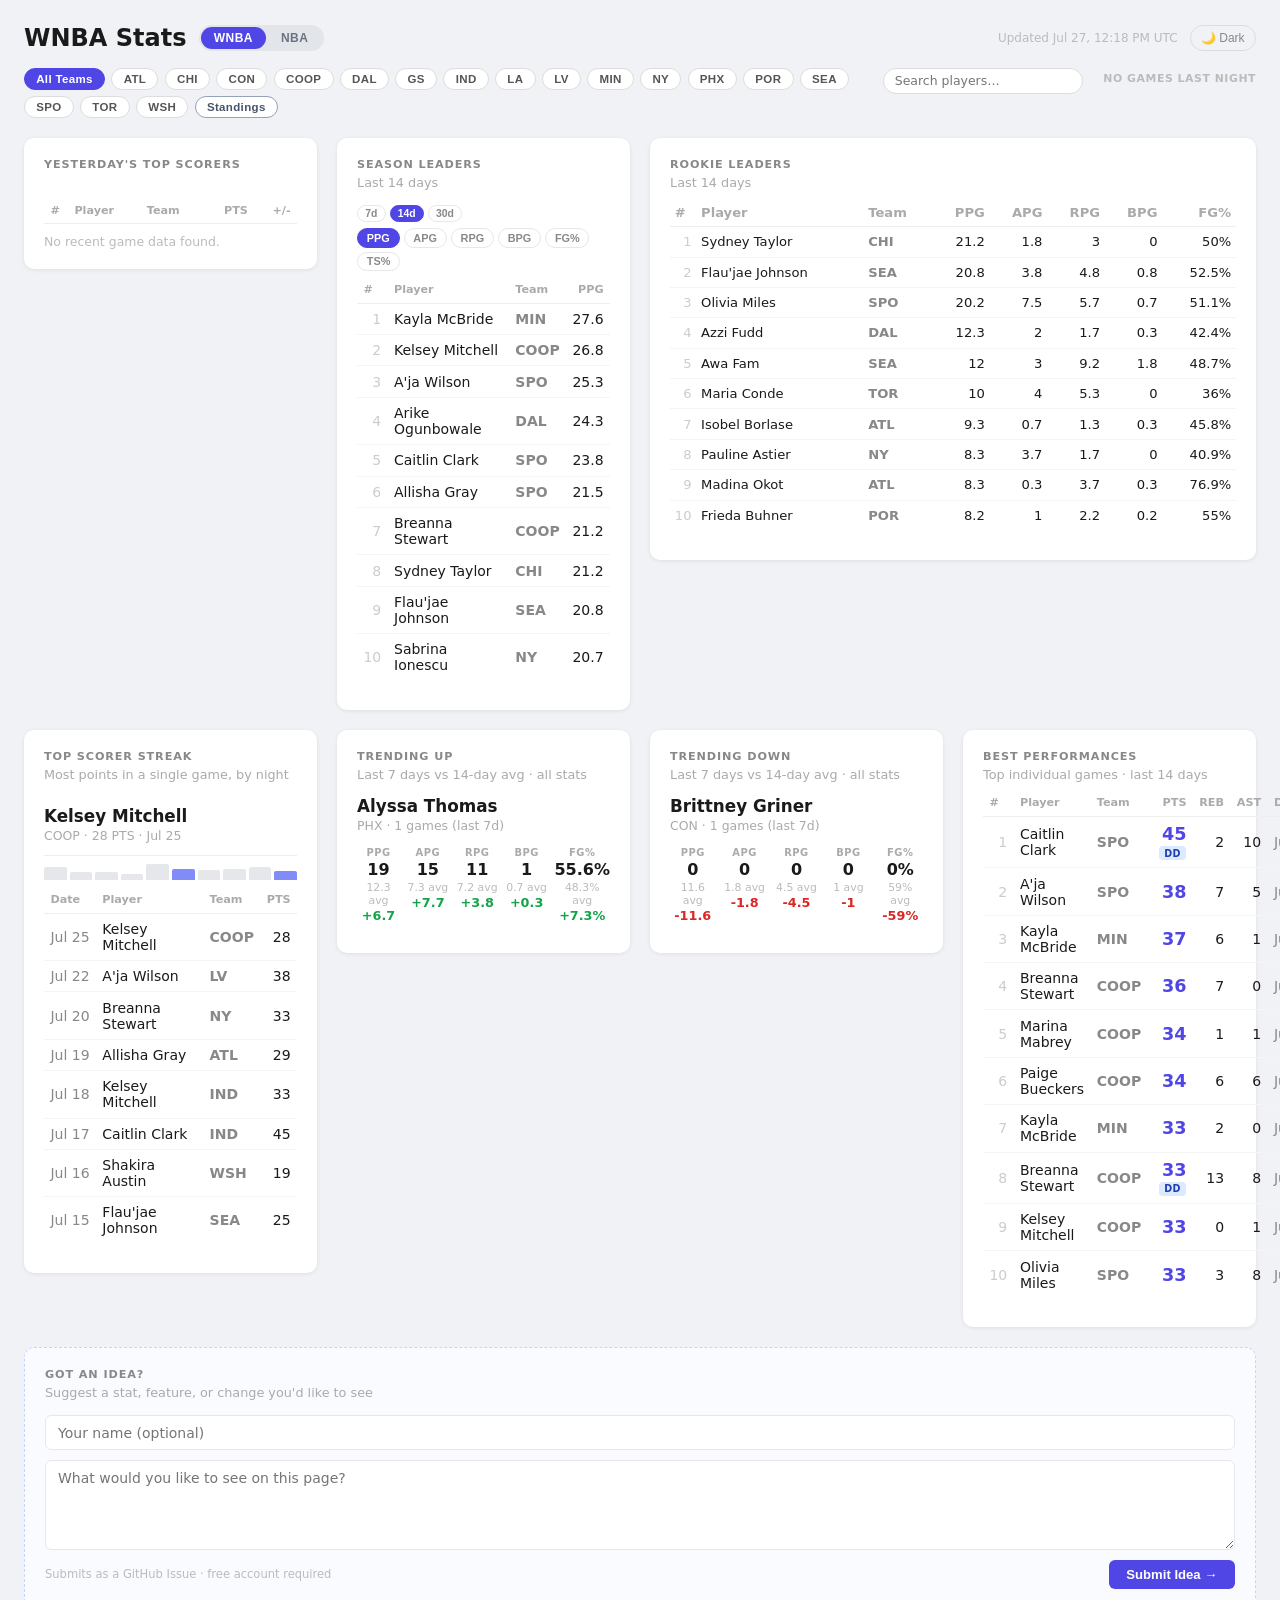
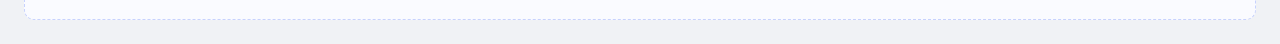
==== commit 28908e49: "Add NBA league toggle — switch between WNBA and NBA on one page - nba notification.py: parameterized" ====
--- a/docs/index.html
+++ b/docs/index.html
@@ -9,7 +9,13 @@
 <body>
 
   <header class="page-header">
-    <h1>WNBA Stats</h1>
+    <div style="display:flex;align-items:center;gap:0.75rem;flex-wrap:wrap">
+      <h1 id="page-title">WNBA Stats</h1>
+      <div class="league-toggle">
+        <button class="league-btn active" id="btn-wnba" onclick="switchLeague('wnba')">WNBA</button>
+        <button class="league-btn" id="btn-nba" onclick="switchLeague('nba')">NBA</button>
+      </div>
+    </div>
     <div style="display:flex;align-items:center;gap:0.75rem;flex-wrap:wrap">
       <div class="meta-updated" id="meta-updated"></div>
       <button class="theme-toggle" id="theme-toggle" aria-label="Toggle dark mode">🌙 Dark</button>
@@ -202,6 +208,7 @@
 
   <script>
     // ── State ────────────────────────────────────────────────────────────────
+    let activeLeague     = 'wnba';
     let ppgData          = [];
     let rookieData       = [];
     let scorersCache     = { records: [], dateStr: '' };
@@ -219,6 +226,16 @@
     let playerNameMap    = {};   // id → {name, team}
     let injuryMap        = {};   // id → "questionable" | "out" | "ir"
 
+    // ── League helpers ────────────────────────────────────────────────────────
+    function dataPath(file) {
+      return activeLeague === 'nba' ? `data/nba/${file}` : `data/${file}`;
+    }
+
+    function photoUrl(id) {
+      if (!id) return '';
+      return `https://a.espncdn.com/i/headshots/${activeLeague}/players/full/${esc(id)}.png`;
+    }
+
     // ── Utilities ────────────────────────────────────────────────────────────
     function esc(s) {
       return String(s).replace(/[&<>"'`]/g, c =>
@@ -238,7 +255,7 @@
 
     function photoThumb(id) {
       if (!id) return '';
-      return `<img class="player-thumb" src="https://a.espncdn.com/i/headshots/wnba/players/full/${esc(id)}.png" onerror="this.style.display='none'" alt="" loading="lazy">`;
+      return `<img class="player-thumb" src="${photoUrl(id)}" onerror="this.style.display='none'" alt="" loading="lazy">`;
     }
 
     function playerCell(id, name) {
@@ -371,7 +388,7 @@
 
     async function loadGameScores() {
       try {
-        const res = await fetch('data/game_scores.json');
+        const res = await fetch(dataPath('game_scores.json'));
         if (!res.ok) throw new Error();
         renderGameScores(await res.json());
       } catch (_) {
@@ -410,7 +427,7 @@
         const mm   = String(d.getMonth() + 1).padStart(2, '0');
         const dd   = String(d.getDate()).padStart(2, '0');
         try {
-          const res = await fetch(`data/top_scorers_${yyyy}-${mm}-${dd}.json`);
+          const res = await fetch(dataPath(`top_scorers_${yyyy}-${mm}-${dd}.json`));
           if (!res.ok) continue;
           renderScorers(await res.json(), `${yyyy}-${mm}-${dd}`);
           return;
@@ -466,7 +483,7 @@
 
     async function loadPPG() {
       try {
-        const res = await fetch('data/season_ppg.json');
+        const res = await fetch(dataPath('season_ppg.json'));
         if (!res.ok) throw new Error();
         ppgData = await res.json();
         if (!ppgData.length) throw new Error();
@@ -497,7 +514,7 @@
 
     async function loadRookie() {
       try {
-        const res = await fetch('data/rookie_ppg.json');
+        const res = await fetch(dataPath('rookie_ppg.json'));
         if (!res.ok) throw new Error();
         rookieData = await res.json();
         if (!rookieData.length) throw new Error();
@@ -551,7 +568,7 @@
 
     async function loadStreak() {
       try {
-        const res = await fetch('data/top_scorer_streak.json');
+        const res = await fetch(dataPath('top_scorer_streak.json'));
         if (!res.ok) throw new Error();
         leagueStreak = await res.json();
         renderStreak(leagueStreak);
@@ -582,7 +599,7 @@
       }
       el.innerHTML = `
         <div class="trend-player-header">
-          <img class="trend-photo" src="https://a.espncdn.com/i/headshots/wnba/players/full/${esc(data.id||'')}.png" onerror="this.style.display='none'" alt="" loading="lazy">
+          <img class="trend-photo" src="${photoUrl(data.id||'')}" onerror="this.style.display='none'" alt="" loading="lazy">
           <div>
             <div class="trend-name"><span class="player-link" data-id="${esc(data.id||'')}" data-name="${esc(data.PLAYER_NAME)}">${esc(data.PLAYER_NAME)}</span></div>
             <div class="trend-meta">${esc(data.TEAM_ABBREVIATION)} · ${data.recent_games} games (last 7d)</div>
@@ -601,7 +618,7 @@
 
     async function loadTrend(file, contentId, statusId) {
       try {
-        const res = await fetch(`data/${file}`);
+        const res = await fetch(dataPath(file));
         if (!res.ok) throw new Error();
         const data = await res.json();
         if (file === 'trending_up.json')   leagueTrendUp   = data;
@@ -615,7 +632,7 @@
     async function loadTeamInsights() {
       if (teamInsightsCache) return teamInsightsCache;
       try {
-        const res = await fetch('data/team_insights.json');
+        const res = await fetch(dataPath('team_insights.json'));
         if (!res.ok) throw new Error();
         teamInsightsCache = await res.json();
         return teamInsightsCache;
@@ -628,7 +645,7 @@
     async function getPlayerGames() {
       if (playerGamesCache) return playerGamesCache;
       try {
-        const res = await fetch('data/player_games.json');
+        const res = await fetch(dataPath('player_games.json'));
         playerGamesCache = res.ok ? await res.json() : {};
       } catch (_) { playerGamesCache = {}; }
       return playerGamesCache;
@@ -648,7 +665,7 @@
       const team = meta.TEAM_ABBREVIATION || '';
 
       const photoHtml = id
-        ? `<img class="modal-photo" src="https://a.espncdn.com/i/headshots/wnba/players/full/${esc(id)}.png" onerror="this.style.display='none'" alt="" loading="lazy">`
+        ? `<img class="modal-photo" src="${photoUrl(id)}" onerror="this.style.display='none'" alt="" loading="lazy">`
         : '';
 
       const logRows = gameLog.map(g => {
@@ -736,7 +753,7 @@
     // ── Last updated timestamp ────────────────────────────────────────────────
     async function loadMeta() {
       try {
-        const res = await fetch('data/meta.json');
+        const res = await fetch(dataPath('meta.json'));
         if (!res.ok) return;
         const { updated } = await res.json();
         document.getElementById('meta-updated').textContent = `Updated ${fmtTime(updated)}`;
@@ -820,7 +837,7 @@
     async function loadStandings() {
       if (standingsCache) { renderStandings(standingsCache); return; }
       try {
-        const res = await fetch('data/standings.json');
+        const res = await fetch(dataPath('standings.json'));
         if (!res.ok) throw new Error();
         standingsCache = await res.json();
         renderStandings(standingsCache);
@@ -917,7 +934,7 @@
     // ── Injury status ─────────────────────────────────────────────────────────
     async function loadInjuries() {
       try {
-        const res = await fetch('data/injury_status.json');
+        const res = await fetch(dataPath('injury_status.json'));
         if (!res.ok) return;
         injuryMap = await res.json();
         // Re-render any already-loaded tables to show badges
@@ -943,7 +960,7 @@
 
     async function loadNews() {
       try {
-        const res = await fetch('https://site.api.espn.com/apis/site/v2/sports/basketball/wnba/news?limit=10');
+        const res = await fetch(`https://site.api.espn.com/apis/site/v2/sports/basketball/${activeLeague}/news?limit=10`);
         if (!res.ok) return;
         const { articles = [] } = await res.json();
         if (!articles.length) return;
@@ -955,7 +972,7 @@
           const teamCat = (a.categories || []).find(c => c.type === 'team' && c.description);
           const tag  = teamCat
             ? `<div class="news-tag">${esc(teamCat.description)}</div>`
-            : `<div class="news-tag">WNBA</div>`;
+            : `<div class="news-tag">${activeLeague.toUpperCase()}</div>`;
           const desc = a.description
             ? `<div class="news-desc">${esc(a.description)}</div>`
             : '';
@@ -993,6 +1010,8 @@
     // ── Shareable team links ───────────────────────────────────────────────────
     function syncURLToTeam() {
       const url = new URL(location.href);
+      if (activeLeague !== 'wnba') url.searchParams.set('league', activeLeague);
+      else url.searchParams.delete('league');
       if (activeTeam) url.searchParams.set('team', activeTeam);
       else url.searchParams.delete('team');
       history.replaceState(null, '', url);
@@ -1000,12 +1019,83 @@
 
     function initURLSync() {
       const params = new URLSearchParams(location.search);
-      const team   = params.get('team');
+      const league = params.get('league');
+      if (league === 'nba' && activeLeague !== 'nba') {
+        activeLeague = 'nba';
+        document.getElementById('page-title').textContent = 'NBA Stats';
+        document.title = 'NBA Stats';
+        document.getElementById('btn-wnba').classList.remove('active');
+        document.getElementById('btn-nba').classList.add('active');
+      }
+      const team = params.get('team');
       if (team) {
         activeTeam = team;
         rebuildFilterBar();
         applyFilter();
       }
+    }
+
+    function switchLeague(league) {
+      if (league === activeLeague) return;
+      activeLeague = league;
+
+      const isNBA = league === 'nba';
+      document.getElementById('page-title').textContent = isNBA ? 'NBA Stats' : 'WNBA Stats';
+      document.title = isNBA ? 'NBA Stats' : 'WNBA Stats';
+      document.getElementById('btn-wnba').classList.toggle('active', !isNBA);
+      document.getElementById('btn-nba').classList.toggle('active', isNBA);
+
+      // Clear all caches
+      ppgData          = [];
+      rookieData       = [];
+      scorersCache     = { records: [], dateStr: '' };
+      playerGamesCache = null;
+      standingsCache   = null;
+      teamInsightsCache = null;
+      leagueTrendUp    = null;
+      leagueTrendDown  = null;
+      leagueStreak     = null;
+      activeTeam       = '';
+      isStandingsView  = false;
+      knownTeams.clear();
+      playerNameMap    = {};
+      injuryMap        = {};
+      compareSlots     = [];
+
+      // Reset UI
+      document.getElementById('scores-body').innerHTML         = '';
+      document.getElementById('ppg-body').innerHTML            = '';
+      document.getElementById('rookie-body').innerHTML         = '';
+      document.getElementById('trend-up-content').innerHTML    = '';
+      document.getElementById('trend-down-content').innerHTML  = '';
+      document.getElementById('streak-content').innerHTML      = '';
+      document.getElementById('compare-panel').style.display   = 'none';
+      document.getElementById('news-strip').style.display      = 'none';
+      document.getElementById('news-strip').innerHTML          = '';
+      document.getElementById('scores-inline').innerHTML       = '<span class="scores-inline-status" id="game-scores-status"></span>';
+      document.getElementById('standings-view').innerHTML      = '';
+      document.getElementById('standings-view').style.display  = 'none';
+      document.getElementById('panels').style.display          = '';
+      rebuildFilterBar();
+
+      // Sync URL
+      const url = new URL(location.href);
+      if (isNBA) url.searchParams.set('league', 'nba');
+      else url.searchParams.delete('league');
+      url.searchParams.delete('team');
+      history.replaceState(null, '', url);
+
+      // Reload data
+      loadMeta();
+      loadNews();
+      loadInjuries();
+      loadGameScores().then(() => loadTodaySchedule());
+      loadScorers();
+      loadPPG().then(() => { loadBestGames(); });
+      loadRookie();
+      loadStreak();
+      loadTrend('trending_up.json',   'trend-up-content',   'trend-up-status');
+      loadTrend('trending_down.json', 'trend-down-content', 'trend-down-status');
     }
 
     // ── Player search ──────────────────────────────────────────────────────────
@@ -1081,7 +1171,7 @@
     // ── Today's schedule ──────────────────────────────────────────────────────
     async function loadTodaySchedule() {
       try {
-        const res = await fetch('https://site.api.espn.com/apis/site/v2/sports/basketball/wnba/scoreboard');
+        const res = await fetch(`https://site.api.espn.com/apis/site/v2/sports/basketball/${activeLeague}/scoreboard`);
         if (!res.ok) return;
         const { events = [] } = await res.json();
         if (!events.length) return;
--- a/docs/style.css
+++ b/docs/style.css
@@ -10,7 +10,7 @@
 /* ── Page header ── */
 .page-header {
   display: flex;
-  align-items: baseline;
+  align-items: center;
   justify-content: space-between;
   flex-wrap: wrap;
   gap: 0.5rem;
@@ -20,6 +20,38 @@
 h1 {
   font-size: 1.5rem;
   color: #1a1a1a;
+}
+
+/* ── League toggle ── */
+.league-toggle {
+  display: flex;
+  background: #e2e5ea;
+  border-radius: 99px;
+  padding: 0.15rem;
+  gap: 0.15rem;
+}
+
+.league-btn {
+  padding: 0.25rem 0.8rem;
+  border-radius: 99px;
+  border: none;
+  font-size: 0.75rem;
+  font-weight: 700;
+  cursor: pointer;
+  background: transparent;
+  color: #6b7280;
+  transition: background 0.15s, color 0.15s;
+  letter-spacing: 0.04em;
+}
+
+.league-btn.active {
+  background: #4f46e5;
+  color: #fff;
+}
+
+.league-btn:hover:not(.active) {
+  background: #d1d5db;
+  color: #374151;
 }
 
 .meta-updated {
@@ -825,6 +857,11 @@
 html.dark h1 { color: #e5e7eb; }
 html.dark .meta-updated { color: #4b5563; }
 html.dark .theme-toggle { border-color: #374151; color: #6b7280; }
+
+html.dark .league-toggle { background: #1c1f2b; }
+html.dark .league-btn { color: #6b7280; }
+html.dark .league-btn.active { background: #4f46e5; color: #fff; }
+html.dark .league-btn:hover:not(.active) { background: #2a2d3e; color: #9ca3af; }
 html.dark .theme-toggle:hover { border-color: #818cf8; color: #a5b4fc; }
 
 html.dark .filter-pill { background: #1c1f2b; border-color: #374151; color: #9ca3af; }
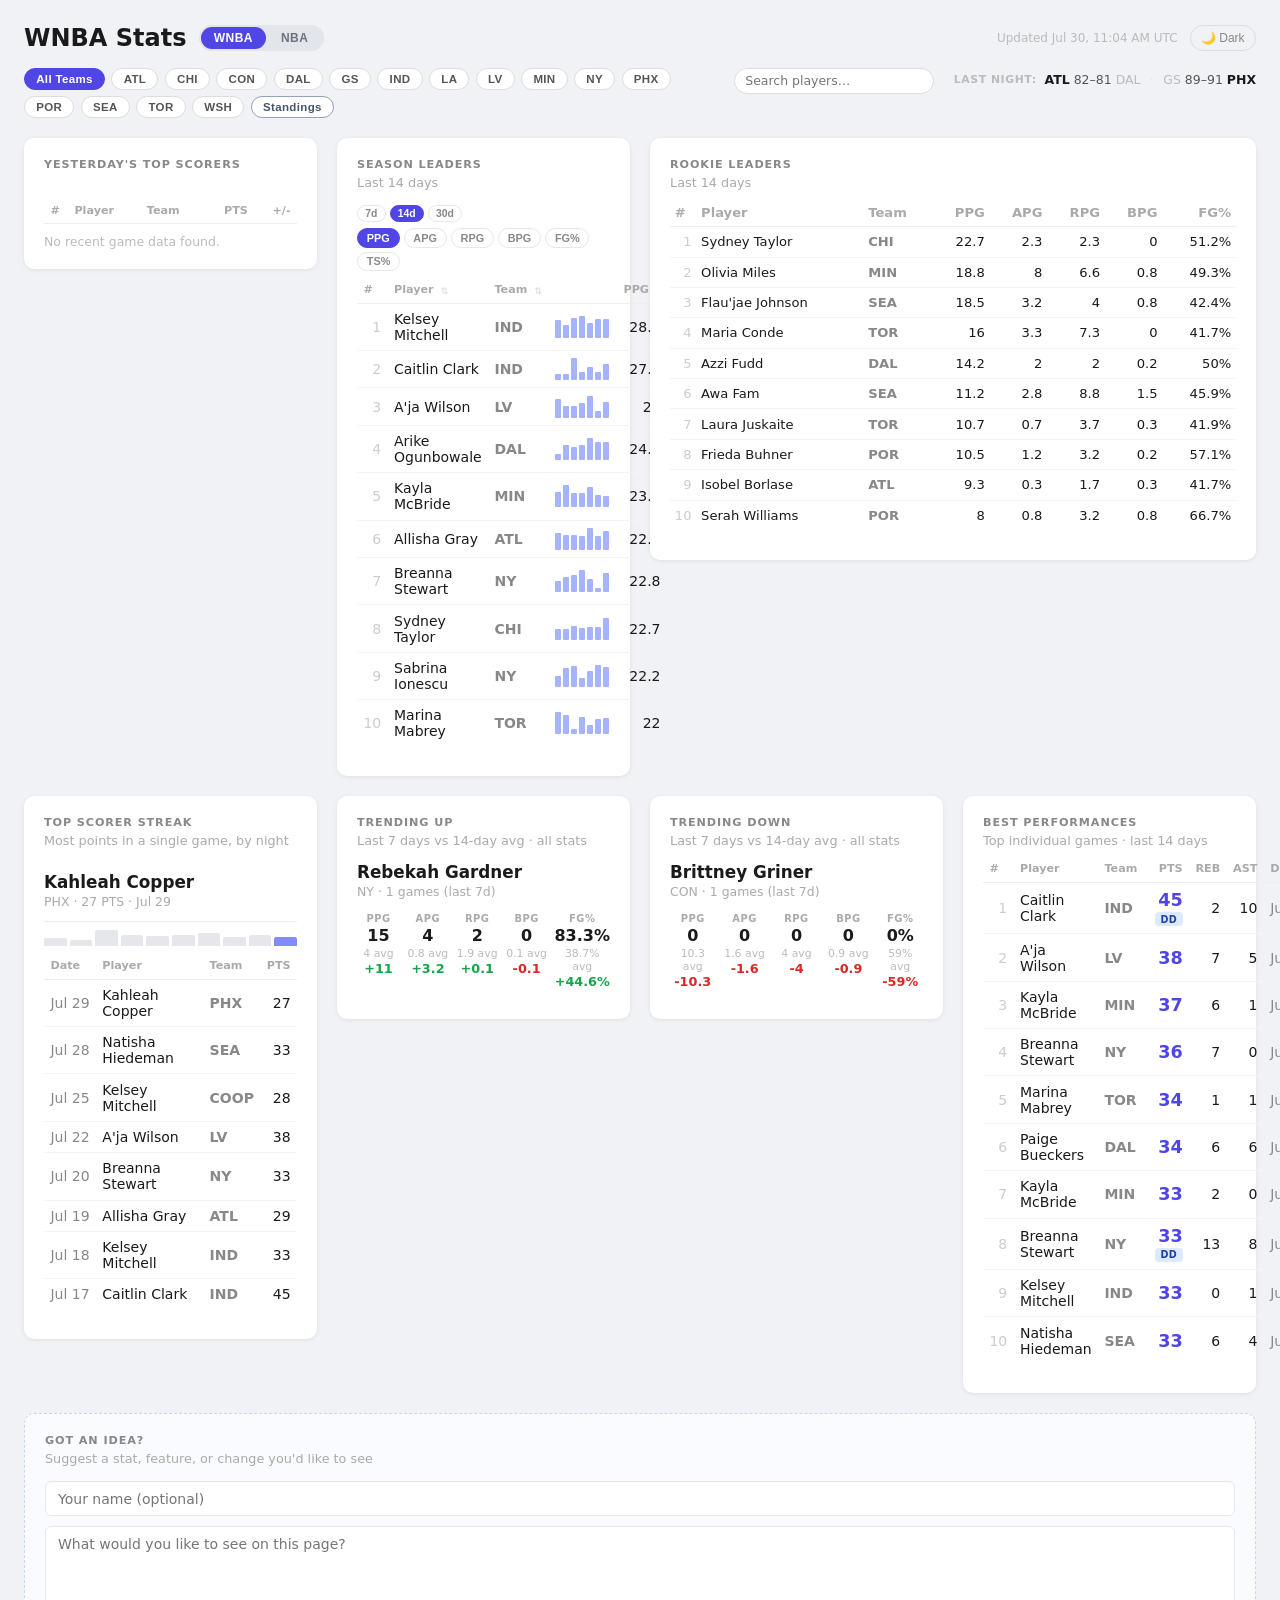
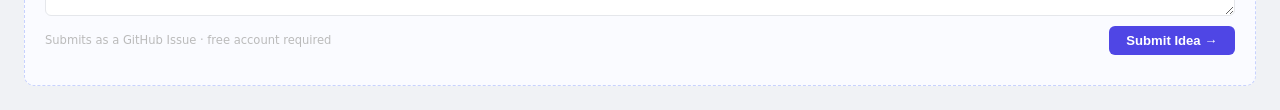
==== commit d6e56133: "Add data and visualization upgrades - Sortable Season Leaders columns: click Player/Team/stat header" ====
--- a/docs/index.html
+++ b/docs/index.html
@@ -78,14 +78,7 @@
         <button class="toggle-btn" data-stat="TS_PCT">TS%</button>
       </div>
       <table class="stats-table">
-        <thead>
-          <tr>
-            <th class="rank">#</th>
-            <th>Player</th>
-            <th>Team</th>
-            <th class="num" id="ppg-stat-header">PPG</th>
-          </tr>
-        </thead>
+        <thead id="ppg-thead"></thead>
         <tbody id="ppg-body"></tbody>
       </table>
       <div class="status" id="ppg-status"></div>
@@ -225,6 +218,8 @@
     const knownTeams     = new Set();
     let playerNameMap    = {};   // id → {name, team}
     let injuryMap        = {};   // id → "questionable" | "out" | "ir"
+    let currentPPGSortCol = 'stat';
+    let currentPPGSortDir = 'desc';
 
     // ── League helpers ────────────────────────────────────────────────────────
     function dataPath(file) {
@@ -234,6 +229,60 @@
     function photoUrl(id) {
       if (!id) return '';
       return `https://a.espncdn.com/i/headshots/${activeLeague}/players/full/${esc(id)}.png`;
+    }
+
+    function sparkline(id, statKey) {
+      if (!statKey || !playerGamesCache) return '';
+      const games = (playerGamesCache[id] || []).slice(0, 7).reverse();
+      if (!games.length) return '';
+      const keyMap = { pts: 'pts', ast: 'ast', reb: 'reb', blk: 'blk' };
+      const vals = games.map(g => g[keyMap[statKey]] || 0);
+      const max = Math.max(...vals, 1);
+      const W = 56, H = 22, barW = 6, gap = 2;
+      const bars = vals.map((v, i) => {
+        const h = Math.max(2, Math.round((v / max) * H));
+        return `<rect x="${i * (barW + gap)}" y="${H - h}" width="${barW}" height="${h}" rx="1"/>`;
+      }).join('');
+      return `<svg class="spk" viewBox="0 0 ${W} ${H}" width="${W}" height="${H}">${bars}</svg>`;
+    }
+
+    function breakoutBadge(player) {
+      if (!playerGamesCache) return '';
+      const games = (playerGamesCache[player.id] || []).slice(0, 3);
+      if (games.length < 3) return '';
+      const avg3 = games.reduce((s, g) => s + (g.pts || 0), 0) / 3;
+      const base = (player.w14 || {}).PPG;
+      if (base && avg3 >= base * 1.2 && avg3 >= base + 2)
+        return `<span class="breakout-badge" title="${avg3.toFixed(1)} PPG last 3 games (avg ${base})">🔥</span>`;
+      return '';
+    }
+
+    function radarChart(player) {
+      const dims = [
+        { label: 'PPG', key: 'PPG' }, { label: 'APG', key: 'APG' },
+        { label: 'RPG', key: 'RPG' }, { label: 'BPG', key: 'BPG' },
+        { label: 'TS%', key: 'TS_PCT' },
+      ];
+      const n = dims.length;
+      const maxes = dims.map(d => Math.max(...ppgData.map(p => (p.w14||{})[d.key] || 0), 1));
+      const vals = dims.map((d, i) => Math.min(1, ((player.w14||{})[d.key] || 0) / maxes[i]));
+      const cx = 80, cy = 80, r = 52;
+      const pt = (frac, i) => {
+        const a = (Math.PI * 2 * i / n) - Math.PI / 2;
+        return `${(cx + r * frac * Math.cos(a)).toFixed(1)},${(cy + r * frac * Math.sin(a)).toFixed(1)}`;
+      };
+      const rings = [0.25, 0.5, 0.75, 1].map(f =>
+        `<polygon points="${dims.map((_, i) => pt(f, i)).join(' ')}" class="radar-ring"/>`).join('');
+      const axes = dims.map((_, i) =>
+        `<line x1="${cx}" y1="${cy}" x2="${pt(1, i).split(',').join('" y2="')}" class="radar-axis"/>`).join('');
+      const polyPts = vals.map((v, i) => pt(v, i)).join(' ');
+      const labels = dims.map((d, i) => {
+        const a = (Math.PI * 2 * i / n) - Math.PI / 2;
+        const lx = cx + (r + 15) * Math.cos(a), ly = cy + (r + 15) * Math.sin(a);
+        const anchor = Math.cos(a) > 0.3 ? 'start' : Math.cos(a) < -0.3 ? 'end' : 'middle';
+        return `<text x="${lx.toFixed(1)}" y="${(ly + 3.5).toFixed(1)}" text-anchor="${anchor}" class="radar-label">${d.label}</text>`;
+      }).join('');
+      return `<svg class="radar-chart" viewBox="0 0 160 160" width="160" height="160">${rings}${axes}<polygon points="${polyPts}" class="radar-poly"/>${labels}</svg>`;
     }
 
     // ── Utilities ────────────────────────────────────────────────────────────
@@ -443,23 +492,52 @@
       stat = stat || currentPPGStat;
       win  = win  || currentWindow;
       registerTeams(records);
-      const isPct = stat === 'FG_PCT' || stat === 'TS_PCT';
-      const header = stat === 'FG_PCT' ? 'FG%' : stat === 'TS_PCT' ? 'TS%' : stat;
-      document.getElementById('ppg-stat-header').textContent = header;
+      const isPct   = stat === 'FG_PCT' || stat === 'TS_PCT';
+      const header  = stat === 'FG_PCT' ? 'FG%' : stat === 'TS_PCT' ? 'TS%' : stat;
+      const spkKey  = { PPG: 'pts', APG: 'ast', RPG: 'reb', BPG: 'blk' }[stat] || null;
       document.getElementById('ppg-subtitle').textContent = `Last ${windowLabel(win)}`;
-      const sorted = [...records]
-        .filter(r => r[win] && r[win].games > 0)
-        .sort((a, b) => ((b[win]||{})[stat] ?? -1) - ((a[win]||{})[stat] ?? -1));
-      const toShow = activeTeam
-        ? sorted.filter(r => r.TEAM_ABBREVIATION === activeTeam)
-        : sorted.slice(0, 10);
+
+      // Sort
+      let base = [...records].filter(r => r[win] && r[win].games > 0);
+      if (currentPPGSortCol === 'PLAYER_NAME') {
+        base.sort((a, b) => currentPPGSortDir === 'asc'
+          ? (a.PLAYER_NAME||'').localeCompare(b.PLAYER_NAME||'')
+          : (b.PLAYER_NAME||'').localeCompare(a.PLAYER_NAME||''));
+      } else if (currentPPGSortCol === 'TEAM_ABBREVIATION') {
+        base.sort((a, b) => currentPPGSortDir === 'asc'
+          ? (a.TEAM_ABBREVIATION||'').localeCompare(b.TEAM_ABBREVIATION||'')
+          : (b.TEAM_ABBREVIATION||'').localeCompare(a.TEAM_ABBREVIATION||''));
+      } else {
+        base.sort((a, b) => currentPPGSortDir === 'asc'
+          ? ((a[win]||{})[stat] ?? -1) - ((b[win]||{})[stat] ?? -1)
+          : ((b[win]||{})[stat] ?? -1) - ((a[win]||{})[stat] ?? -1));
+      }
+
+      const toShow = activeTeam ? base.filter(r => r.TEAM_ABBREVIATION === activeTeam) : base.slice(0, 10);
+
+      // Render sortable thead
+      const si = col => {
+        const active = currentPPGSortCol === col;
+        const arrow  = active ? (currentPPGSortDir === 'asc' ? '▴' : '▾') : '⇅';
+        return `<span class="sort-icon${active ? ' active' : ''}">${arrow}</span>`;
+      };
+      document.getElementById('ppg-thead').innerHTML = `<tr>
+        <th class="rank">#</th>
+        <th class="sort-th" data-ppg-sort="PLAYER_NAME">Player ${si('PLAYER_NAME')}</th>
+        <th class="sort-th" data-ppg-sort="TEAM_ABBREVIATION">Team ${si('TEAM_ABBREVIATION')}</th>
+        ${spkKey ? '<th class="spk-th"></th>' : ''}
+        <th class="num sort-th" data-ppg-sort="stat">${header} ${si('stat')}</th>
+      </tr>`;
+
       document.getElementById('ppg-body').innerHTML = toShow.map((r, i) => {
         const raw = (r[win]||{})[stat];
         const val = isPct ? (raw !== undefined ? raw + '%' : '') : (raw ?? '');
+        const cell = `<div class="player-cell">${photoThumb(r.id)}<span class="player-link" data-id="${esc(r.id||'')}" data-name="${esc(r.PLAYER_NAME||'')}">${esc(r.PLAYER_NAME||'')}</span>${statusBadge(r.id)}${breakoutBadge(r)}</div>`;
         return `<tr>
           <td class="rank num">${i + 1}</td>
-          <td>${playerCell(r.id, r.PLAYER_NAME)}</td>
+          <td>${cell}</td>
           <td class="team-badge">${esc(r.TEAM_ABBREVIATION||'')}</td>
+          ${spkKey ? `<td class="spk-td">${sparkline(r.id, spkKey)}</td>` : ''}
           <td class="num">${esc(String(val))}</td>
         </tr>`;
       }).join('');
@@ -481,9 +559,21 @@
       if (ppgData.length) renderPPG(ppgData, currentPPGStat, currentWindow);
     });
 
+    document.getElementById('ppg-thead').addEventListener('click', e => {
+      const th = e.target.closest('[data-ppg-sort]');
+      if (!th) return;
+      const col = th.dataset.ppgSort;
+      if (currentPPGSortCol === col) currentPPGSortDir = currentPPGSortDir === 'desc' ? 'asc' : 'desc';
+      else { currentPPGSortCol = col; currentPPGSortDir = 'desc'; }
+      if (ppgData.length) renderPPG(ppgData, currentPPGStat, currentWindow);
+    });
+
     async function loadPPG() {
       try {
-        const res = await fetch(dataPath('season_ppg.json'));
+        const [res] = await Promise.all([
+          fetch(dataPath('season_ppg.json')),
+          getPlayerGames(),
+        ]);
         if (!res.ok) throw new Error();
         ppgData = await res.json();
         if (!ppgData.length) throw new Error();
@@ -685,6 +775,35 @@
       const alreadyComparing = compareSlots.some(s => s.id === id);
       const compareBtn = `<button class="suggestion-btn" id="modal-compare-btn" style="font-size:0.72rem;padding:0.28rem 0.7rem;margin-top:0.25rem" data-id="${esc(id)}" data-name="${esc(name)}">${alreadyComparing ? '✓ Added' : '+ Compare'}</button>`;
 
+      // Recent form: last 3 games vs 14d avg
+      const last3 = gameLog.slice(0, 3);
+      const formStats = [
+        { label: 'PPG', key: 'pts', base: (meta.w14||{}).PPG },
+        { label: 'APG', key: 'ast', base: (meta.w14||{}).APG },
+        { label: 'RPG', key: 'reb', base: (meta.w14||{}).RPG },
+        { label: 'BPG', key: 'blk', base: (meta.w14||{}).BPG },
+      ];
+      const formHtml = last3.length >= 1 ? `
+        <div style="flex:1;min-width:160px">
+          <div class="modal-section-title" style="margin-bottom:0.4rem">Recent Form <span style="font-size:0.62rem;font-weight:400;opacity:0.6">(last ${last3.length} vs 14d avg)</span></div>
+          <div class="form-splits">
+            ${formStats.map(({ label, key, base }) => {
+              const avg = last3.reduce((s, g) => s + (g[key]||0), 0) / last3.length;
+              const diff = base != null ? avg - base : null;
+              const cls  = diff === null ? '' : diff > 0.4 ? 'form-up' : diff < -0.4 ? 'form-down' : '';
+              const dir  = diff === null ? '' : diff > 0.4 ? '↑' : diff < -0.4 ? '↓' : '→';
+              return `<div class="form-stat ${cls}">
+                <span class="form-label">${label}</span>
+                <span class="form-recent">${avg.toFixed(1)}</span>
+                <span class="form-dir">${dir}</span>
+                ${base != null ? `<span class="form-base">avg ${base}</span>` : ''}
+              </div>`;
+            }).join('')}
+          </div>
+        </div>` : '';
+
+      const hasRadar = ppgData.length > 0 && Object.keys(meta).length > 0;
+
       document.getElementById('modal-content').innerHTML = `
         <div class="modal-header">
           ${photoHtml}
@@ -694,6 +813,10 @@
             ${compareBtn}
           </div>
         </div>
+        ${hasRadar || formHtml ? `<div class="modal-insights">
+          ${hasRadar ? radarChart(meta) : ''}
+          ${formHtml}
+        </div>` : ''}
         ${gameLog.length ? `
         <div class="modal-section-title">Last 14 Days</div>
         <div style="overflow-x:auto">
@@ -800,7 +923,7 @@
                 <th>Team</th>
                 <th class="num">W</th>
                 <th class="num">L</th>
-                <th class="num">PCT</th>
+                <th>PCT</th>
                 <th class="num">GB</th>
                 <th>Streak</th>
               </tr>
@@ -815,7 +938,10 @@
                 </td>
                 <td class="num">${t.wins}</td>
                 <td class="num">${t.losses}</td>
-                <td class="num">${String(t.pct.toFixed(3)).replace(/^0/, '')}</td>
+                <td class="pct-cell">
+                  <div class="pct-bar-track"><div class="pct-bar" style="width:${(t.pct*100).toFixed(0)}%"></div></div>
+                  <div class="pct-val">${String(t.pct.toFixed(3)).replace(/^0/, '')}</div>
+                </td>
                 <td class="num">${esc(t.gb)}</td>
                 <td>${fmtStreak(t.streak)}</td>
               </tr>`).join('')}
@@ -1045,6 +1171,10 @@
       document.getElementById('btn-wnba').classList.toggle('active', !isNBA);
       document.getElementById('btn-nba').classList.toggle('active', isNBA);
 
+      // Reset sort state
+      currentPPGSortCol = 'stat';
+      currentPPGSortDir = 'desc';
+
       // Clear all caches
       ppgData          = [];
       rookieData       = [];
@@ -1064,6 +1194,7 @@
 
       // Reset UI
       document.getElementById('scores-body').innerHTML         = '';
+      document.getElementById('ppg-thead').innerHTML           = '';
       document.getElementById('ppg-body').innerHTML            = '';
       document.getElementById('rookie-body').innerHTML         = '';
       document.getElementById('trend-up-content').innerHTML    = '';
--- a/docs/style.css
+++ b/docs/style.css
@@ -960,3 +960,82 @@
 html.dark .news-meta { color: #374151; }
 html.dark .news-byline { color: #2a2d3e; }
 html.dark .news-strip::-webkit-scrollbar-thumb { background: #374151; }
+
+/* ── Sparklines in Season Leaders ── */
+.spk { display: block; fill: #a5b4fc; overflow: visible; }
+.spk-th { width: 68px; padding: 0 0.3rem 0.4rem; }
+.spk-td { padding: 0.25rem 0.3rem; vertical-align: middle; }
+html.dark .spk { fill: #6366f1; }
+
+/* ── Breakout alert badge ── */
+.breakout-badge { font-size: 0.72rem; cursor: default; margin-left: 0.1rem; }
+
+/* ── Sortable column headers ── */
+.sort-th { cursor: pointer; user-select: none; white-space: nowrap; }
+.sort-th:hover { color: #4f46e5; }
+.sort-icon { font-size: 0.58rem; margin-left: 0.18rem; opacity: 0.35; vertical-align: middle; }
+.sort-icon.active { opacity: 1; color: #4f46e5; }
+html.dark .sort-th:hover { color: #818cf8; }
+html.dark .sort-icon.active { color: #818cf8; }
+
+/* ── Win% bar in standings ── */
+.pct-cell { min-width: 72px; }
+.pct-bar-track { width: 56px; height: 5px; background: #e5e7eb; border-radius: 3px; margin-bottom: 2px; }
+.pct-bar { height: 5px; background: #4f46e5; border-radius: 3px; min-width: 2px; }
+.pct-val { font-size: 0.7rem; font-variant-numeric: tabular-nums; color: #9ca3af; }
+html.dark .pct-bar-track { background: #2a2d3e; }
+html.dark .pct-val { color: #4b5563; }
+
+/* ── Radar chart in player modal ── */
+.radar-chart { display: block; overflow: visible; }
+.radar-ring { fill: none; stroke: currentColor; stroke-opacity: 0.12; stroke-width: 0.8; }
+.radar-axis { stroke: currentColor; stroke-opacity: 0.15; stroke-width: 0.8; }
+.radar-poly { fill: #4f46e5; fill-opacity: 0.22; stroke: #4f46e5; stroke-width: 1.5; }
+.radar-label { font-size: 8px; fill: currentColor; font-weight: 600; opacity: 0.7; }
+html.dark .radar-poly { fill: #818cf8; stroke: #818cf8; }
+
+/* ── Recent form splits in player modal ── */
+.modal-insights {
+  display: flex;
+  gap: 1rem;
+  align-items: flex-start;
+  margin: 0.5rem 0 0.75rem;
+  flex-wrap: wrap;
+}
+.form-splits {
+  display: grid;
+  grid-template-columns: repeat(4, 1fr);
+  gap: 0.4rem;
+  flex: 1;
+  min-width: 180px;
+}
+.form-stat {
+  background: #f8fafc;
+  border-radius: 0.5rem;
+  padding: 0.4rem 0.35rem;
+  text-align: center;
+}
+.form-label {
+  display: block;
+  font-size: 0.58rem;
+  font-weight: 700;
+  color: #9ca3af;
+  text-transform: uppercase;
+  letter-spacing: 0.06em;
+  margin-bottom: 0.1rem;
+}
+.form-recent {
+  display: block;
+  font-size: 1.05rem;
+  font-weight: 700;
+  color: #1a1a1a;
+  line-height: 1.15;
+}
+.form-dir { display: block; font-size: 0.7rem; font-weight: 700; color: #9ca3af; }
+.form-base { display: block; font-size: 0.6rem; color: #bbb; margin-top: 0.1rem; }
+.form-up .form-recent, .form-up .form-dir { color: #16a34a; }
+.form-down .form-recent, .form-down .form-dir { color: #dc2626; }
+html.dark .form-stat { background: #13161f; }
+html.dark .form-recent { color: #e5e7eb; }
+html.dark .form-up .form-recent, html.dark .form-up .form-dir { color: #4ade80; }
+html.dark .form-down .form-recent, html.dark .form-down .form-dir { color: #f87171; }
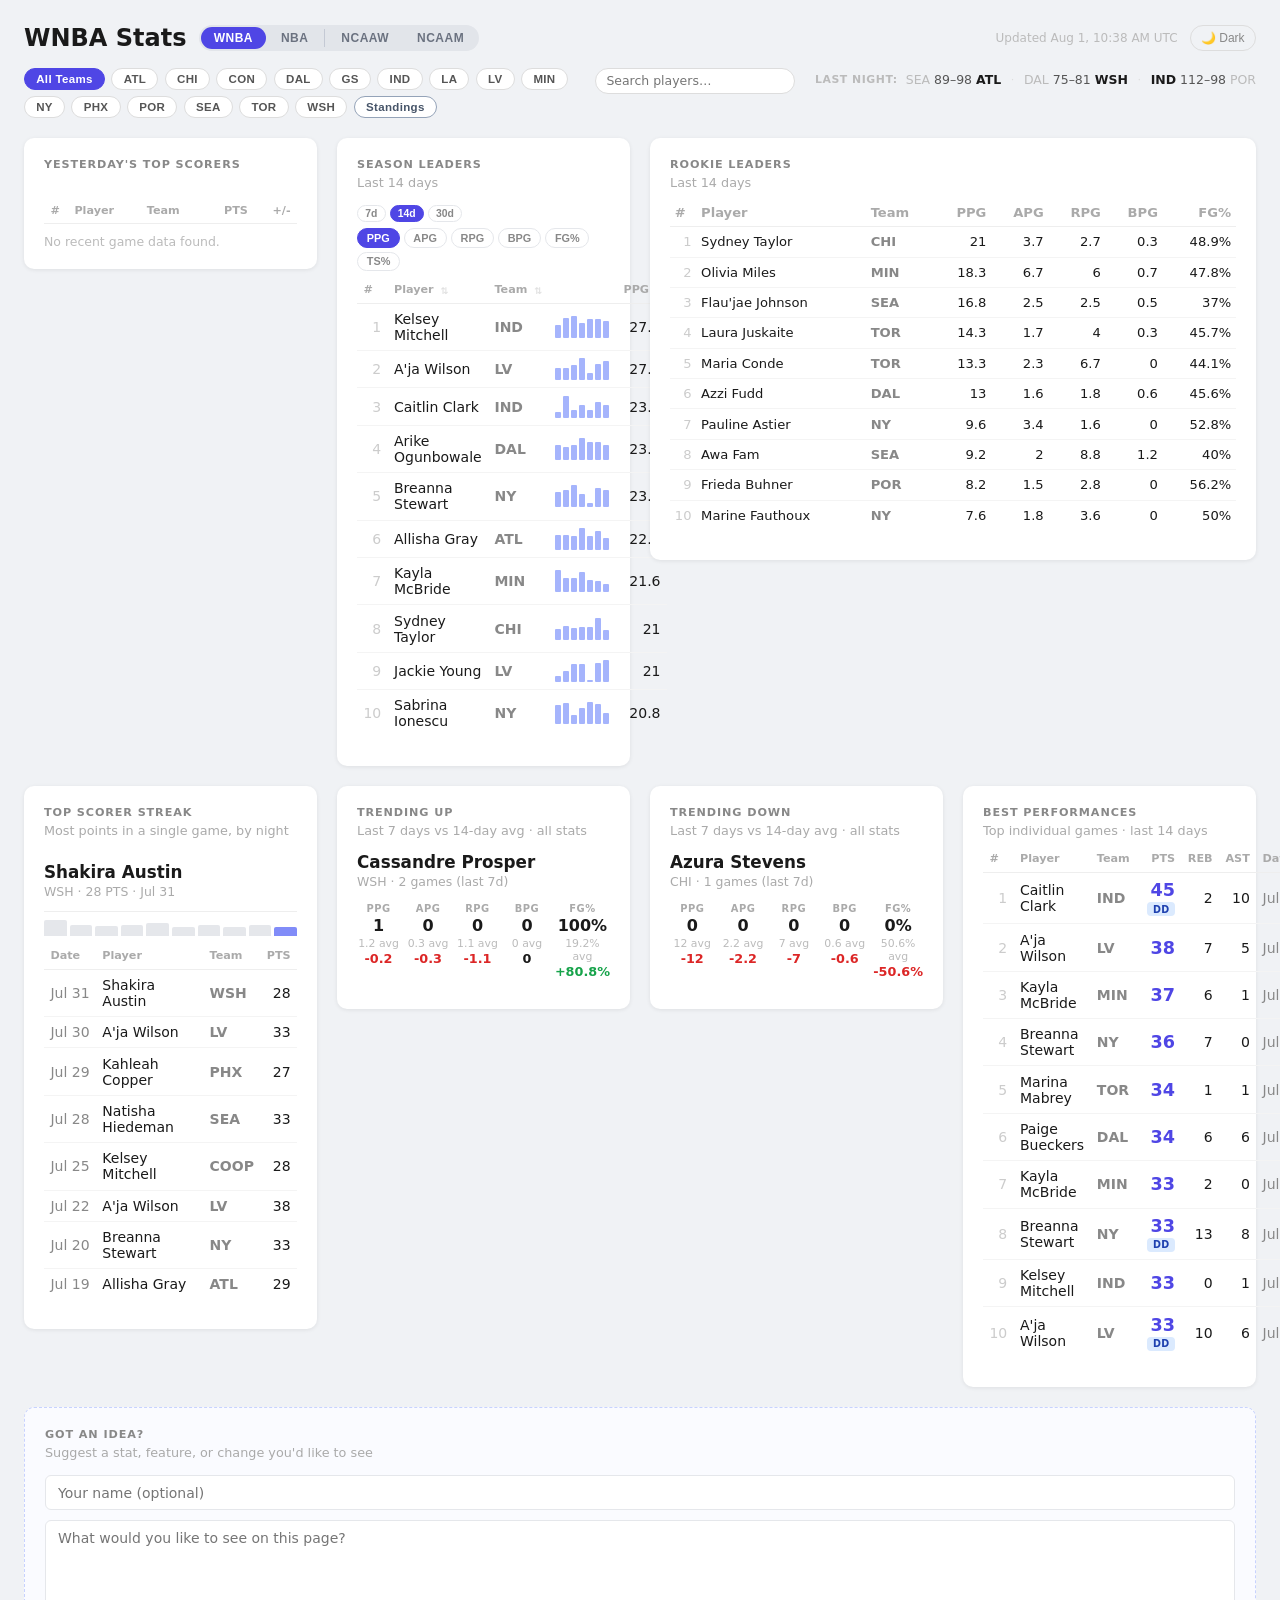
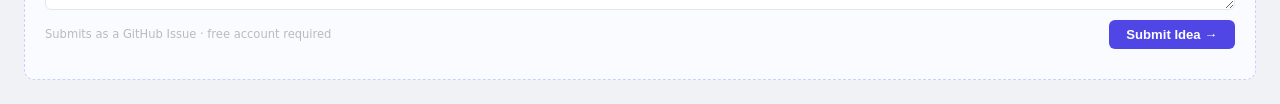
==== commit e1da3990: "Add NCAA Men's and Women's basketball leagues - nba notification.py: add ncaam/ncaaw choices with ES" ====
--- a/docs/index.html
+++ b/docs/index.html
@@ -3,7 +3,7 @@
 <head>
   <meta charset="UTF-8">
   <meta name="viewport" content="width=device-width, initial-scale=1.0">
-  <title>WNBA Stats</title>
+  <title>Hoops Stats</title>
   <link rel="stylesheet" href="style.css">
 </head>
 <body>
@@ -12,8 +12,11 @@
     <div style="display:flex;align-items:center;gap:0.75rem;flex-wrap:wrap">
       <h1 id="page-title">WNBA Stats</h1>
       <div class="league-toggle">
-        <button class="league-btn active" id="btn-wnba" onclick="switchLeague('wnba')">WNBA</button>
-        <button class="league-btn" id="btn-nba" onclick="switchLeague('nba')">NBA</button>
+        <button class="league-btn active" id="btn-wnba"  onclick="switchLeague('wnba')">WNBA</button>
+        <button class="league-btn"        id="btn-nba"   onclick="switchLeague('nba')">NBA</button>
+        <span class="league-divider"></span>
+        <button class="league-btn"        id="btn-ncaaw" onclick="switchLeague('ncaaw')">NCAAW</button>
+        <button class="league-btn"        id="btn-ncaam" onclick="switchLeague('ncaam')">NCAAM</button>
       </div>
     </div>
     <div style="display:flex;align-items:center;gap:0.75rem;flex-wrap:wrap">
@@ -222,13 +225,21 @@
     let currentPPGSortDir = 'desc';
 
     // ── League helpers ────────────────────────────────────────────────────────
+    const _DATA_DIRS = { wnba: 'data', nba: 'data/nba', ncaam: 'data/ncaam', ncaaw: 'data/ncaaw' };
+    const _ESPN_SLUGS = { wnba: 'wnba', nba: 'nba', ncaam: 'mens-college-basketball', ncaaw: 'womens-college-basketball' };
+    const _LEAGUE_TITLES = { wnba: 'WNBA Stats', nba: 'NBA Stats', ncaam: "NCAA Men's Basketball", ncaaw: "NCAA Women's Basketball" };
+
     function dataPath(file) {
-      return activeLeague === 'nba' ? `data/nba/${file}` : `data/${file}`;
+      return `${_DATA_DIRS[activeLeague] || 'data'}/${file}`;
+    }
+
+    function espnSlug() {
+      return _ESPN_SLUGS[activeLeague] || activeLeague;
     }
 
     function photoUrl(id) {
       if (!id) return '';
-      return `https://a.espncdn.com/i/headshots/${activeLeague}/players/full/${esc(id)}.png`;
+      return `https://a.espncdn.com/i/headshots/${espnSlug()}/players/full/${esc(id)}.png`;
     }
 
     function sparkline(id, statKey) {
@@ -1086,7 +1097,7 @@
 
     async function loadNews() {
       try {
-        const res = await fetch(`https://site.api.espn.com/apis/site/v2/sports/basketball/${activeLeague}/news?limit=10`);
+        const res = await fetch(`https://site.api.espn.com/apis/site/v2/sports/basketball/${espnSlug()}/news?limit=10`);
         if (!res.ok) return;
         const { articles = [] } = await res.json();
         if (!articles.length) return;
@@ -1098,7 +1109,7 @@
           const teamCat = (a.categories || []).find(c => c.type === 'team' && c.description);
           const tag  = teamCat
             ? `<div class="news-tag">${esc(teamCat.description)}</div>`
-            : `<div class="news-tag">${activeLeague.toUpperCase()}</div>`;
+            : `<div class="news-tag">${{ wnba:'WNBA', nba:'NBA', ncaam:'NCAAM', ncaaw:'NCAAW' }[activeLeague] || activeLeague.toUpperCase()}</div>`;
           const desc = a.description
             ? `<div class="news-desc">${esc(a.description)}</div>`
             : '';
@@ -1136,22 +1147,31 @@
     // ── Shareable team links ───────────────────────────────────────────────────
     function syncURLToTeam() {
       const url = new URL(location.href);
-      if (activeLeague !== 'wnba') url.searchParams.set('league', activeLeague);
+      if (activeLeague && activeLeague !== 'wnba') url.searchParams.set('league', activeLeague);
       else url.searchParams.delete('league');
       if (activeTeam) url.searchParams.set('team', activeTeam);
       else url.searchParams.delete('team');
       history.replaceState(null, '', url);
     }
 
+    const _ALL_LEAGUE_BTNS = ['wnba', 'nba', 'ncaaw', 'ncaam'];
+
+    function _applyLeagueUI(league) {
+      const title = _LEAGUE_TITLES[league] || league.toUpperCase();
+      document.getElementById('page-title').textContent = title;
+      document.title = title;
+      _ALL_LEAGUE_BTNS.forEach(l => {
+        const btn = document.getElementById(`btn-${l}`);
+        if (btn) btn.classList.toggle('active', l === league);
+      });
+    }
+
     function initURLSync() {
       const params = new URLSearchParams(location.search);
       const league = params.get('league');
-      if (league === 'nba' && activeLeague !== 'nba') {
-        activeLeague = 'nba';
-        document.getElementById('page-title').textContent = 'NBA Stats';
-        document.title = 'NBA Stats';
-        document.getElementById('btn-wnba').classList.remove('active');
-        document.getElementById('btn-nba').classList.add('active');
+      if (league && league !== 'wnba' && _ALL_LEAGUE_BTNS.includes(league)) {
+        activeLeague = league;
+        _applyLeagueUI(league);
       }
       const team = params.get('team');
       if (team) {
@@ -1165,11 +1185,7 @@
       if (league === activeLeague) return;
       activeLeague = league;
 
-      const isNBA = league === 'nba';
-      document.getElementById('page-title').textContent = isNBA ? 'NBA Stats' : 'WNBA Stats';
-      document.title = isNBA ? 'NBA Stats' : 'WNBA Stats';
-      document.getElementById('btn-wnba').classList.toggle('active', !isNBA);
-      document.getElementById('btn-nba').classList.toggle('active', isNBA);
+      _applyLeagueUI(league);
 
       // Reset sort state
       currentPPGSortCol = 'stat';
@@ -1211,7 +1227,7 @@
 
       // Sync URL
       const url = new URL(location.href);
-      if (isNBA) url.searchParams.set('league', 'nba');
+      if (league !== 'wnba') url.searchParams.set('league', league);
       else url.searchParams.delete('league');
       url.searchParams.delete('team');
       history.replaceState(null, '', url);
@@ -1302,7 +1318,7 @@
     // ── Today's schedule ──────────────────────────────────────────────────────
     async function loadTodaySchedule() {
       try {
-        const res = await fetch(`https://site.api.espn.com/apis/site/v2/sports/basketball/${activeLeague}/scoreboard`);
+        const res = await fetch(`https://site.api.espn.com/apis/site/v2/sports/basketball/${espnSlug()}/scoreboard`);
         if (!res.ok) return;
         const { events = [] } = await res.json();
         if (!events.length) return;
--- a/docs/style.css
+++ b/docs/style.css
@@ -52,6 +52,15 @@
 .league-btn:hover:not(.active) {
   background: #d1d5db;
   color: #374151;
+}
+
+.league-divider {
+  display: inline-block;
+  width: 1px;
+  background: #c4c9d4;
+  align-self: stretch;
+  margin: 0.15rem 0.05rem;
+  flex-shrink: 0;
 }
 
 .meta-updated {
@@ -862,6 +871,7 @@
 html.dark .league-btn { color: #6b7280; }
 html.dark .league-btn.active { background: #4f46e5; color: #fff; }
 html.dark .league-btn:hover:not(.active) { background: #2a2d3e; color: #9ca3af; }
+html.dark .league-divider { background: #374151; }
 html.dark .theme-toggle:hover { border-color: #818cf8; color: #a5b4fc; }
 
 html.dark .filter-pill { background: #1c1f2b; border-color: #374151; color: #9ca3af; }
